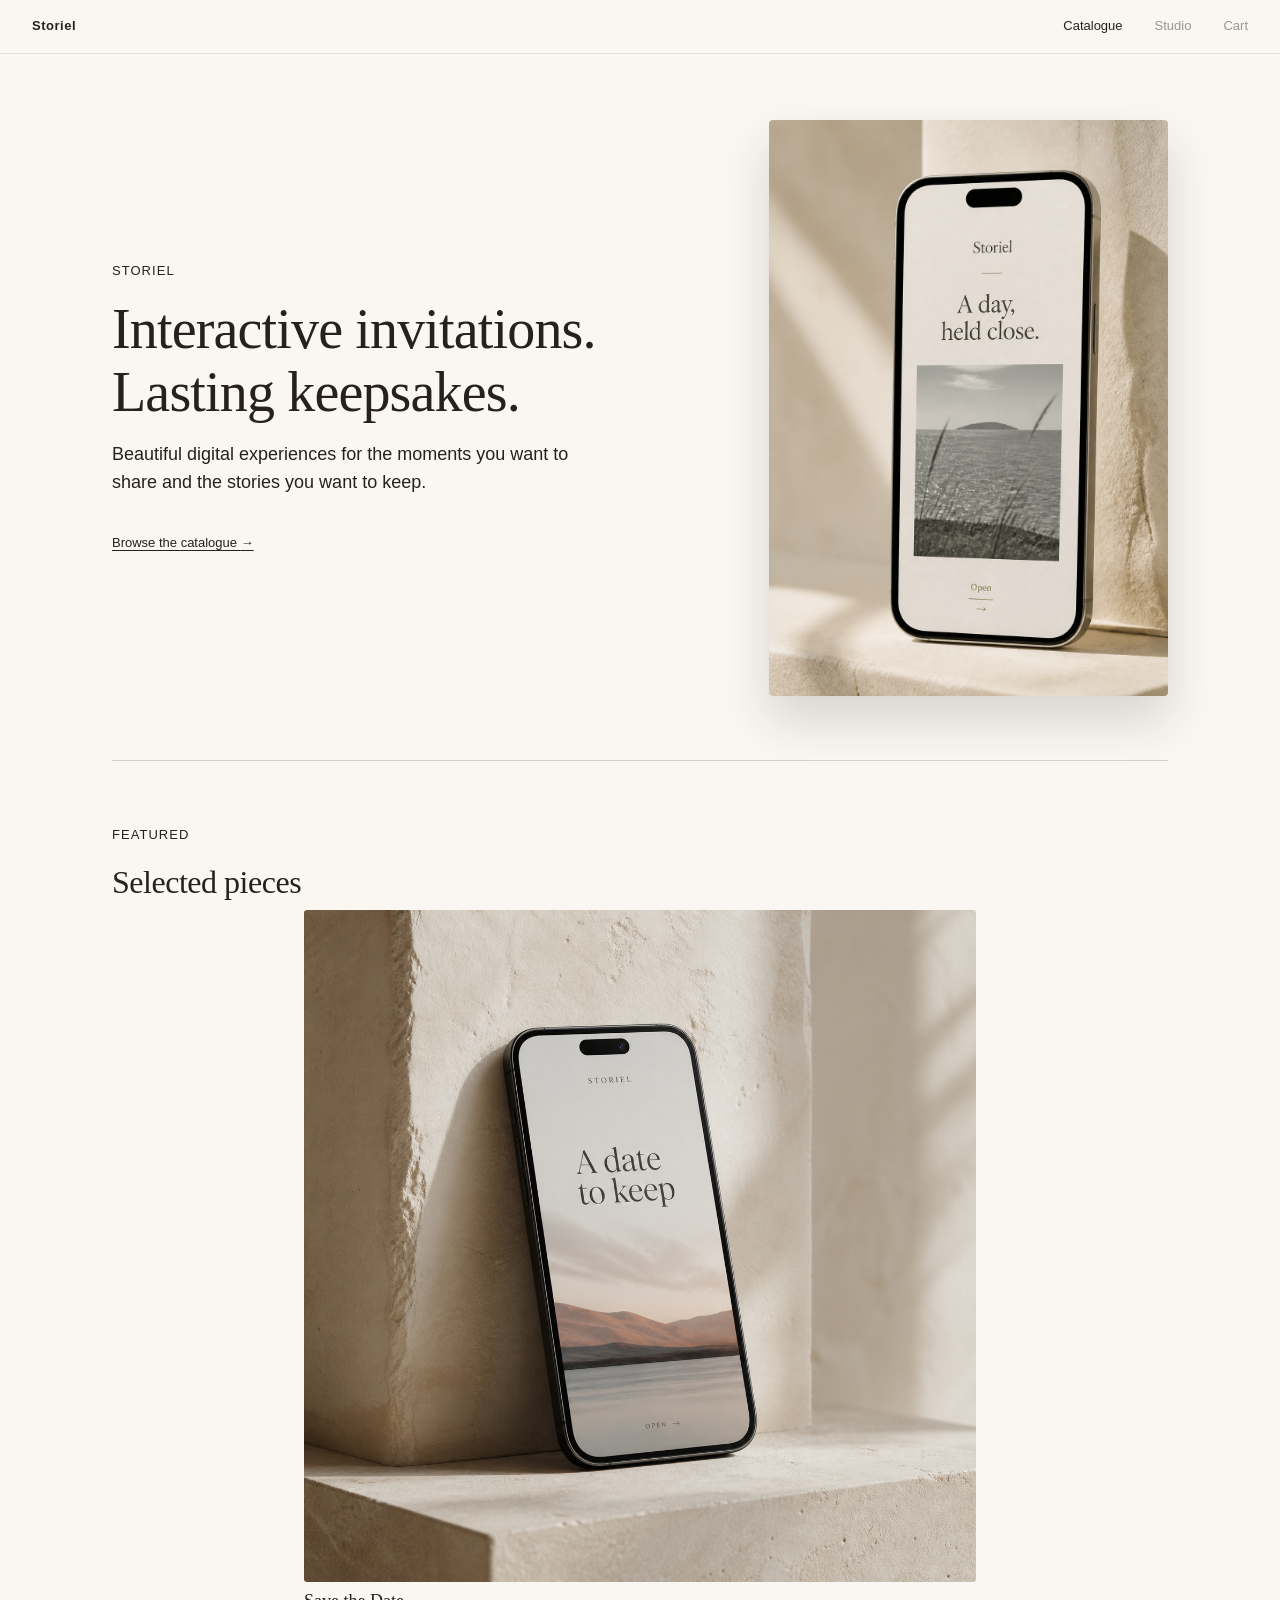
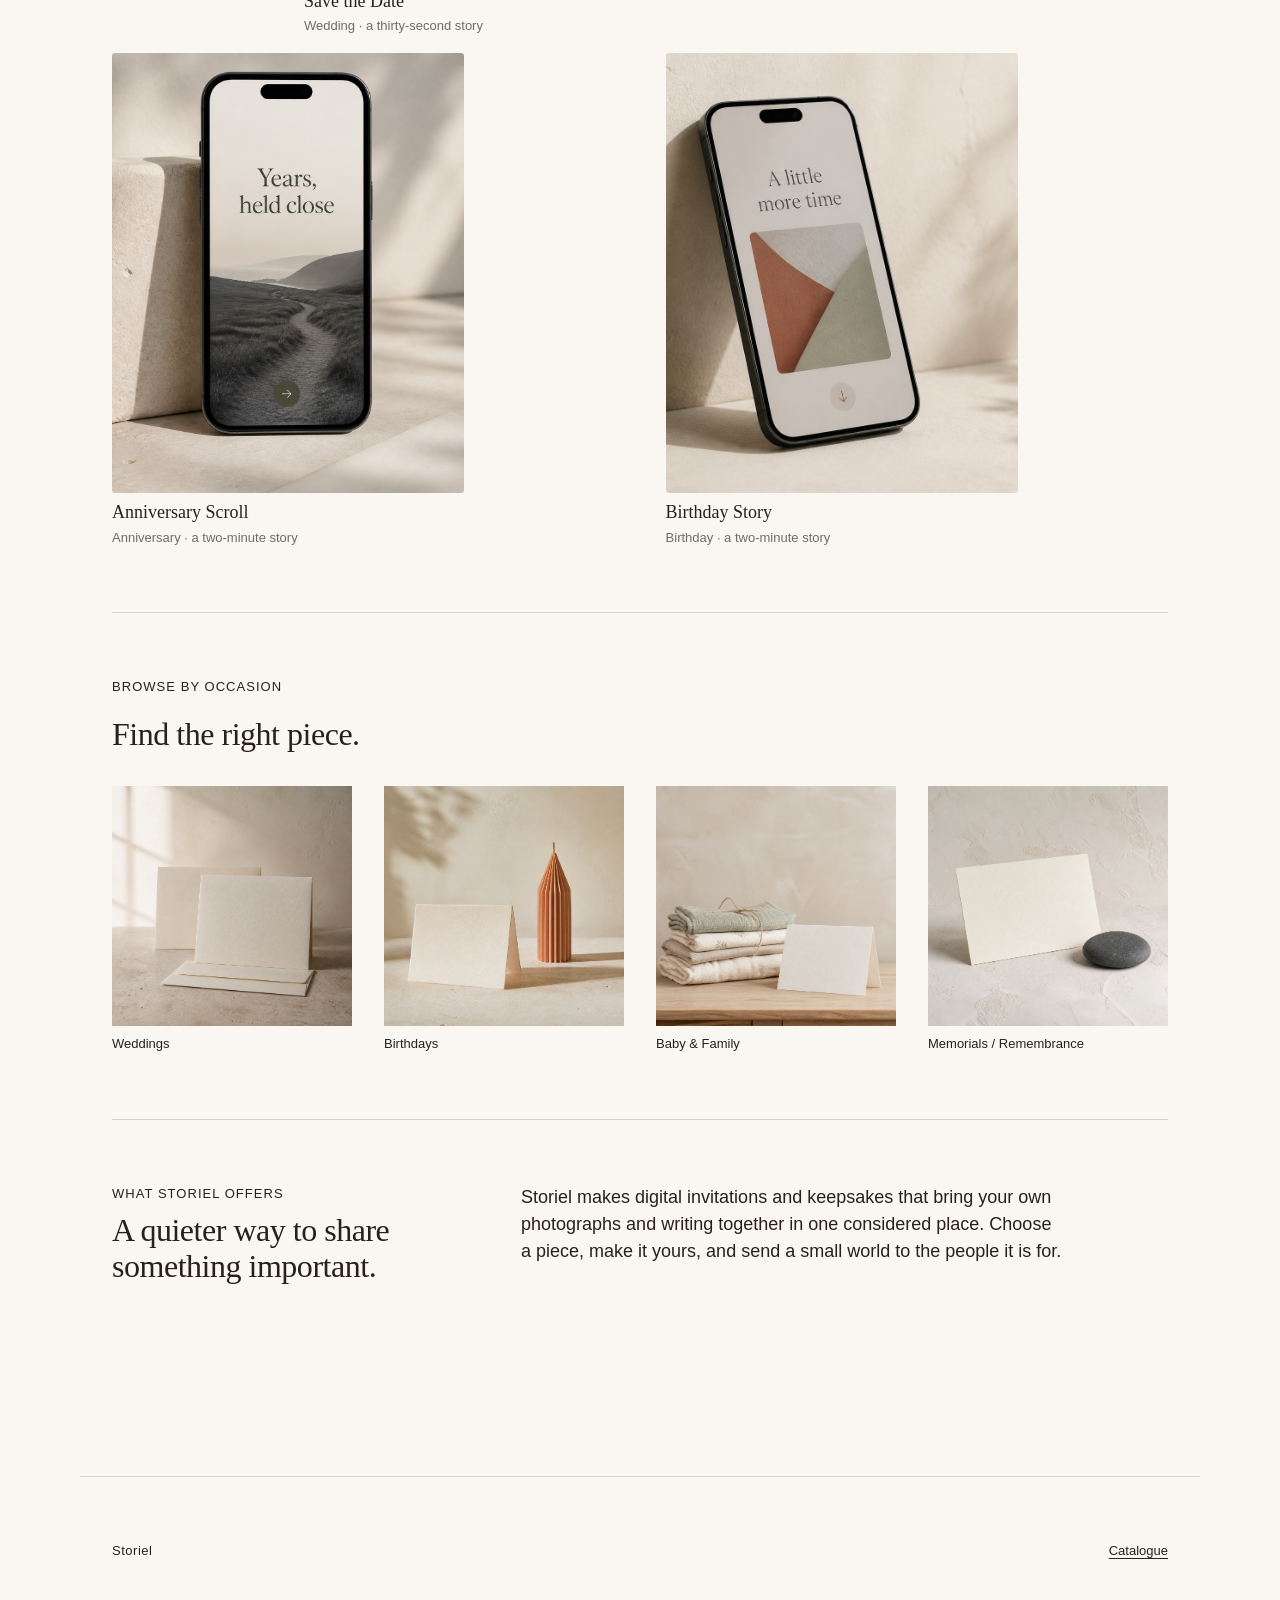
==== index.html @ 4bf2b032 "Update featured section heading" ====
<!doctype html>
<html lang="en">
<head>
<meta charset="utf-8">
<meta name="viewport" content="width=device-width, initial-scale=1">
<title>Storiel — digital keepsakes and invitations</title>
<meta name="description" content="Storiel makes small digital keepsakes and invitations for meaningful occasions.">
<link rel="stylesheet" href="css/tokens.css?v=4">
<link rel="stylesheet" href="css/base.css?v=2">
<link rel="stylesheet" href="css/product.css?v=3">
<link rel="stylesheet" href="css/home.css?v=20">
</head>
<body class="homepage">

<nav class="site-nav" aria-label="Main">
  <a class="site-brand" href="./" aria-label="Storiel — home" aria-current="page">Storiel</a>
  <a href="catalogue/">Catalogue</a>
  <span class="nav-pending">Studio</span>
  <span class="nav-pending">Cart</span>
</nav>

<main class="home">
  <section class="home-hero" aria-labelledby="home-title">
    <div class="home-hero-copy">
      <p class="home-kicker">Storiel</p>
      <h1 id="home-title">Interactive invitations. Lasting keepsakes.</h1>
      <p class="home-intro">Beautiful digital experiences for the moments you want to share and the stories you want to keep.</p>
      <a class="home-text-link" href="catalogue/">Browse the catalogue <span aria-hidden="true">→</span></a>
    </div>
    <div class="home-hero-visual">
      <a class="home-hero-image-link" href="catalogue/" aria-label="Browse Storiel keepsakes">
        <img class="home-hero-image" src="public/hero-storiel-mockup.png" alt="A Storiel keepsake displayed on a phone in a warm ivory setting">
      </a>
    </div>
  </section>

  <section class="home-section home-featured" aria-labelledby="featured-title">
    <div class="home-section-heading">
      <p class="home-kicker">Featured</p>
      <h2 id="featured-title">Selected pieces</h2>
    </div>
    <div class="featured-grid">
      <article class="featured-piece featured-piece-lead">
        <a class="featured-piece-image-link" href="save-the-date/">
          <img class="featured-piece-image" src="public/featured/save-the-date.png" alt="Save the Date keepsake displayed on a phone against warm stone">
        </a>
        <div class="featured-piece-details">
          <div>
            <h3 class="featured-piece-title"><a href="save-the-date/">Save the Date</a></h3>
            <p class="featured-piece-meta">Wedding · a thirty-second story</p>
          </div>
        </div>
      </article>
      <article class="featured-piece">
        <a class="featured-piece-image-link" href="anniversary/">
          <img class="featured-piece-image" src="public/featured/anniversary-scroll.png" alt="Anniversary Scroll keepsake displayed on a phone in an ivory setting">
        </a>
        <div class="featured-piece-details">
          <div>
            <h3 class="featured-piece-title"><a href="anniversary/">Anniversary Scroll</a></h3>
            <p class="featured-piece-meta">Anniversary · a two-minute story</p>
          </div>
        </div>
      </article>
      <article class="featured-piece">
        <a class="featured-piece-image-link" href="birthday/">
          <img class="featured-piece-image" src="public/featured/birthday-story.png" alt="Birthday Story keepsake displayed on a phone against pale plaster">
        </a>
        <div class="featured-piece-details">
          <div>
            <h3 class="featured-piece-title"><a href="birthday/">Birthday Story</a></h3>
            <p class="featured-piece-meta">Birthday · a two-minute story</p>
          </div>
        </div>
      </article>
    </div>
  </section>

  <section class="home-section home-occasions" aria-labelledby="occasions-title">
    <div class="home-section-heading">
      <p class="home-kicker">Browse by occasion</p>
      <h2 id="occasions-title">Find the right piece.</h2>
    </div>
    <div class="occasion-grid">
      <a class="occasion-item" href="catalogue/">
        <img src="public/occasions/weddings.png" alt="">
        <span>Weddings</span>
      </a>
      <a class="occasion-item" href="catalogue/">
        <img src="public/occasions/birthdays.png" alt="">
        <span>Birthdays</span>
      </a>
      <a class="occasion-item" href="catalogue/">
        <img src="public/occasions/baby-family.png" alt="">
        <span>Baby &amp; Family</span>
      </a>
      <a class="occasion-item" href="catalogue/">
        <img src="public/occasions/memorials-remembrance.png" alt="">
        <span>Memorials / Remembrance</span>
      </a>
    </div>
  </section>

  <section class="home-section home-about" aria-labelledby="about-title">
    <div class="home-section-heading">
      <p class="home-kicker">What Storiel offers</p>
      <h2 id="about-title">A quieter way to share something important.</h2>
    </div>
    <p>Storiel makes digital invitations and keepsakes that bring your own photographs and writing together in one considered place. Choose a piece, make it yours, and send a small world to the people it is for.</p>
  </section>
</main>

<footer class="home-footer">
  <span>Storiel</span>
  <a href="catalogue/">Catalogue</a>
</footer>

</body>
</html>
---- css/tokens.css ----
/* Design tokens — Storiel
   Values marked "provisional" are placeholders pending founder decisions
   (see STORIEL_BRIEF.md §9) and are expected to be swapped later. */

:root {
  /* Color — provisional, will be replaced by physically sampled hues */
  --color-paper: #FAF7F2; /* provisional */
  --color-ink: #26211C; /* provisional */

  /* Seal colors — working palette C "Faded Celebration", adopted as a
     provisional working set (DECISIONS.md). Each seal is a PAIR:
       --seal-N       display tint — backgrounds, thumbnails, blocks only;
                      too light for text on paper (2.0–3.0:1)
       --seal-N-text  same OKLCH hue darkened until it passes WCAG AA
                      4.5:1 against --color-paper — the only seal form
                      allowed for text at any size
     Never put a bare tint on text; never assume the pair drifts apart —
     re-derive -text if a tint ever changes. */
  --seal-1: #C4838B; /* provisional; tint, 2.82:1 vs paper */
  --seal-1-text: #9E6069; /* provisional; 4.54:1 vs paper */
  --seal-2: #7A96B8; /* provisional; tint, 2.86:1 vs paper */
  --seal-2-text: #5A7495; /* provisional; 4.50:1 vs paper */
  --seal-3: #A8B58A; /* provisional; tint, 2.04:1 vs paper */
  --seal-3-text: #6B764E; /* provisional; 4.54:1 vs paper */
  --seal-4: #D9A94E; /* provisional; tint, 2.02:1 vs paper */
  --seal-4-text: #956A00; /* provisional; 4.53:1 vs paper */
  --seal-5: #9B8AA3; /* provisional; tint, 3.00:1 vs paper */
  --seal-5-text: #7D6C85; /* provisional; 4.51:1 vs paper */

  /* Per-product seal. One seal per product (§5). A product page and its
     piece both set the matching class on <body>, so the two resolve to
     the same pair and a piece can never be marked in a different colour
     than the page that sells it. Defaults to seal-1 if unset. */
  --product-seal: var(--seal-1);
  --product-seal-text: var(--seal-1-text);

  /* Typography — provisional placeholder family; founder has not chosen
     a final typeface yet (STORIEL_BRIEF.md §9.1). Swap this one variable
     when they do. Three sizes only, per the brief. */
  --font-serif: 'Source Serif 4', Georgia, serif; /* provisional */
  --font-size-body: 1rem;
  --font-size-colophon: 0.8125rem;
  --font-size-heading: 1.75rem;

  /* Spacing scale */
  --space-1: 8px;
  --space-2: 16px;
  --space-3: 32px;
  --space-4: 64px;
  --space-5: 128px;

  /* Motion — one shared easing curve for everything */
  --ease-standard: cubic-bezier(0.22, 1, 0.36, 1);
  --duration-open-first: 700ms;
  --duration-open-compressed: 200ms;
  --duration-open-reduced: 200ms;
}

/* Seal assignment per product. Set one of these on <body>. */
.seal-1-product { --product-seal: var(--seal-1); --product-seal-text: var(--seal-1-text); }
.seal-2-product { --product-seal: var(--seal-2); --product-seal-text: var(--seal-2-text); }
.seal-3-product { --product-seal: var(--seal-3); --product-seal-text: var(--seal-3-text); }
.seal-4-product { --product-seal: var(--seal-4); --product-seal-text: var(--seal-4-text); }
.seal-5-product { --product-seal: var(--seal-5); --product-seal-text: var(--seal-5-text); }
---- css/base.css ----
/* Base styles — Storiel */

*, *::before, *::after {
  box-sizing: border-box;
}

html {
  color-scheme: light; /* no dark mode, per the brief */
}

body {
  margin: 0;
  font-family: var(--font-serif);
  font-size: var(--font-size-body);
  line-height: 1.6;
  color: var(--color-ink);
  background: var(--color-paper);
}

h1, h2, h3 {
  font-family: var(--font-serif);
  font-weight: 500;
  font-size: var(--font-size-heading);
  line-height: 1.25;
  margin: 0 0 var(--space-2);
}

p {
  margin: 0 0 var(--space-2);
}

em, i {
  font-style: italic; /* real italics required, not synthesized */
}

a {
  color: inherit;
}

.colophon {
  font-size: var(--font-size-colophon);
}

:focus-visible {
  outline: 2px solid var(--color-ink);
  outline-offset: 2px;
}
---- css/product.css ----
/* Product page — storytelling zone. Paginated spreads, one object per
   view, center spine. See STORIEL_BRIEF.md §3, §8 Phase 3.

   Seal-color rule (STORIEL_BRIEF.md §5): the seal marks everything
   personalizable. This page uses one seal per product — tint for blocks
   and covers, -text shade for any seal-colored text. A bare tint never
   carries text; tint backgrounds carry ink. */

/* Nav — exactly four items, per the brief. Fixed so the errand zone is
   reachable in one tap from anywhere in the storytelling zone. */
.site-nav {
  position: fixed;
  top: 0;
  left: 0;
  right: 0;
  z-index: 10;
  display: flex;
  gap: var(--space-3);
  align-items: center;
  padding: var(--space-2) var(--space-3);
  background: var(--color-paper);
  border-bottom: 1px solid color-mix(in srgb, var(--color-ink) 10%, transparent);
  font-size: var(--font-size-colophon);
}

.site-nav a {
  color: var(--color-ink);
}

/* Nav items whose destination is not built yet. Not focusable — there is
   nothing to activate — and marked in the page's own words, not styled
   to look enabled. */
.nav-pending {
  opacity: 0.45;
}

.product-page .spread {
  max-width: 34rem;
  margin: 0 auto;
}

/* The piece's cover block: seal tint, ink text. Stands in for artwork
   that does not exist yet. */
.product-cover {
  width: min(300px, 70vw);
  aspect-ratio: 3 / 4;
  background: var(--product-seal);
  color: var(--color-ink);
  border-radius: 4px;
  display: flex;
  flex-direction: column;
  align-items: center;
  justify-content: center;
  gap: var(--space-1);
  padding: var(--space-3);
}

.product-title {
  margin-bottom: var(--space-1);
}

/* Seal-marked text: the -text shade, never the tint. */
.seal-marked {
  color: var(--product-seal-text);
}

.personalizable-list {
  list-style: none;
  margin: 0;
  padding: 0;
  text-align: left;
  display: inline-block;
}

.personalizable-list li {
  margin-bottom: var(--space-1);
  padding-left: var(--space-2);
  border-left: 3px solid var(--product-seal);
}

.colophon-block {
  max-width: 30rem;
  text-align: left;
}

.buy {
  font: inherit;
  font-size: var(--font-size-body);
  padding: var(--space-2) var(--space-3);
  background: var(--color-ink);
  color: var(--color-paper);
  border: 1px solid var(--color-ink);
  border-radius: 2px;
  cursor: pointer;
}

.buy[disabled] {
  cursor: not-allowed;
  opacity: 0.55;
}

/* Preview entry point. Reuses the shared .opening mechanism rather than
   inventing a second one — see the contract at the top of css/motion.css.
   The default .opening width suits a small card; a product cover is
   larger. */
.product-page .opening {
  width: min(300px, 70vw);
}

.product-page .opening-cover,
.product-page .opening-panel {
  aspect-ratio: 3 / 4;
  background: var(--product-seal);
  color: var(--color-ink);
  border-radius: 4px;
  display: flex;
  flex-direction: column;
  align-items: center;
  justify-content: center;
  gap: var(--space-1);
  padding: var(--space-3);
}

.product-page .opening-cover {
  cursor: pointer;
}

.product-page .opening-panel {
  background: color-mix(in srgb, var(--product-seal) 35%, var(--color-paper));
}

/* The preview reads like a window into the piece, so it is wider than a
   plain card and its panel holds an iframe edge to edge. */
.product-page .opening.preview {
  width: min(420px, 88vw);
}

.product-page .opening.preview .opening-cover,
.product-page .opening.preview .opening-panel {
  aspect-ratio: 3 / 4;
}

.product-page .opening.preview .opening-panel {
  padding: 0;
  overflow: hidden;
  background: var(--color-paper);
  border: 1px solid color-mix(in srgb, var(--color-ink) 15%, transparent);
}

.preview-frame {
  width: 100%;
  height: 100%;
  border: 0;
  display: block;
}

/* Resume/restart choice, shown over the frame on return. */
.preview-resume {
  position: absolute;
  inset: 0;
  background: var(--color-paper);
  display: flex;
  flex-direction: column;
  align-items: center;
  justify-content: center;
  gap: var(--space-1);
  padding: var(--space-3);
  text-align: center;
}

.preview-resume[hidden] {
  display: none;
}

.preview-resume-actions {
  display: flex;
  gap: var(--space-1);
  flex-wrap: wrap;
  justify-content: center;
  margin: 0;
}

.preview-btn {
  font: inherit;
  font-size: var(--font-size-colophon);
  padding: var(--space-1) var(--space-2);
  border: 1px solid color-mix(in srgb, var(--color-ink) 30%, transparent);
  border-radius: 2px;
  background: var(--color-paper);
  color: var(--color-ink);
  cursor: pointer;
}

.spread-hint {
  margin-top: var(--space-3);
  opacity: 0.6;
}
---- css/home.css ----
/* Homepage — restrained, product-first layout. */

.homepage {
  --home-font-serif: "Iowan Old Style", "Baskerville", Georgia, serif;
  --home-font-sans: "Helvetica Neue", Helvetica, Arial, sans-serif;
  font-family: var(--home-font-sans);
}

.homepage .site-nav {
  gap: var(--space-3);
  padding: var(--space-2) var(--space-3);
  font-family: var(--home-font-sans);
}

.homepage .site-brand {
  margin-right: auto;
  font-size: var(--font-size-colophon);
  letter-spacing: 0.04em;
  text-decoration: none;
}

.homepage .site-brand[aria-current="page"] {
  font-weight: 600;
}

.homepage .site-brand:hover,
.homepage .site-brand:focus-visible {
  text-decoration: underline;
  text-underline-offset: 0.2em;
}

.homepage .site-nav > a:not(.site-brand) {
  text-decoration: none;
  text-underline-offset: 0.2em;
}

.homepage .site-nav > a:not(.site-brand):hover,
.homepage .site-nav > a:not(.site-brand):focus-visible {
  text-decoration: underline;
}

.homepage h1,
.homepage h2 {
  font-family: var(--home-font-serif);
  font-weight: 500;
}

.home {
  max-width: 70rem;
  margin: 0 auto;
  padding: 5.5rem var(--space-3) var(--space-5);
}

.home-hero {
  display: grid;
  grid-template-columns: minmax(0, 1fr) minmax(16rem, 0.72fr);
  align-items: center;
  gap: clamp(var(--space-4), 8vw, var(--space-5));
  min-height: clamp(30rem, 64vh, 36rem);
  padding: var(--space-3) 0 var(--space-4);
}

.home-hero-copy {
  max-width: 42rem;
}

.home-kicker {
  margin: 0 0 var(--space-2);
  font-size: var(--font-size-colophon);
  letter-spacing: 0.08em;
  text-transform: uppercase;
}

.home-hero h1 {
  max-width: 38rem;
  font-size: clamp(2rem, 5vw, 3.5rem);
  line-height: 1.12;
  margin-bottom: var(--space-2);
}

.home-hero h1,
.home-section-heading h2 {
  letter-spacing: -0.015em;
}

.home-intro {
  max-width: 29rem;
  font-size: 1.125rem;
  margin-bottom: var(--space-3);
}

.home-text-link {
  text-underline-offset: 0.2em;
}

.home-text-link {
  font-size: var(--font-size-colophon);
}

.home-hero-visual {
  justify-self: end;
  width: min(100%, 26rem);
}

.home-hero-image-link {
  display: block;
  border-radius: 0.25rem;
}

.home-hero-image {
  display: block;
  width: 100%;
  height: clamp(30rem, 64vh, 36rem);
  object-fit: cover;
  object-position: center 48%;
  border-radius: 0.25rem;
  box-shadow: 0 1.5rem 3rem color-mix(in srgb, var(--color-ink) 16%, transparent);
}

.home-section {
  border-top: 1px solid color-mix(in srgb, var(--color-ink) 18%, transparent);
  padding: var(--space-4) 0;
}

.home-section-heading {
  margin-bottom: var(--space-3);
}

.home-featured .home-section-heading {
  margin-bottom: var(--space-1);
}

.home-section-heading h2 {
  margin: 0;
  font-size: clamp(1.5rem, 3vw, 2rem);
}

.home-intro,
.home-text-link,
.featured-piece,
.featured-piece-meta,
.occasion-grid,
.occasion-item,
.home-about > p,
.home-footer {
  font-family: var(--home-font-sans);
}

.featured-grid {
  display: grid;
  grid-template-columns: repeat(2, minmax(0, 1fr));
  align-items: start;
  gap: var(--space-2) clamp(var(--space-3), 4vw, var(--space-4));
}

.featured-piece {
  min-width: 0;
}

.featured-piece-lead {
  grid-column: 1 / -1;
}

.featured-piece-lead .featured-piece-image-link {
  max-width: 42rem;
  margin: 0 auto;
}

.featured-piece-lead .featured-piece-details {
  max-width: 42rem;
  margin: 0 auto;
}

.featured-piece:not(.featured-piece-lead) .featured-piece-image-link {
  max-width: 22rem;
  aspect-ratio: 4 / 5;
  overflow: hidden;
}

.featured-piece:not(.featured-piece-lead) .featured-piece-image {
  height: 100%;
  object-fit: cover;
}

.featured-piece-image-link {
  display: block;
  color: inherit;
}

.featured-piece-image {
  display: block;
  width: 100%;
  height: auto;
  border-radius: 0.2rem;
}

.featured-piece-details {
  padding-top: var(--space-1);
}

.featured-piece-title {
  margin: 0;
  font-family: var(--home-font-serif);
  font-size: 1.125rem;
  font-weight: 500;
}

.featured-piece-title a {
  color: inherit;
  text-decoration: none;
  text-underline-offset: 0.2em;
}

.featured-piece-title a:hover,
.featured-piece-title a:focus-visible {
  text-decoration: underline;
}

.featured-piece-meta {
  margin: 0.25rem 0 0;
  color: color-mix(in srgb, var(--color-ink) 65%, transparent);
  font-size: var(--font-size-colophon);
}

.occasion-grid {
  display: grid;
  grid-template-columns: repeat(4, minmax(0, 1fr));
  gap: clamp(var(--space-2), 3vw, var(--space-3));
}

.occasion-item {
  display: flex;
  min-width: 0;
  flex-direction: column;
  gap: var(--space-1);
  color: inherit;
  text-decoration: none;
}

.occasion-item img {
  display: block;
  width: 100%;
  aspect-ratio: 1;
  object-fit: cover;
}

.occasion-item span {
  font-size: var(--font-size-colophon);
  text-underline-offset: 0.2em;
}

.occasion-item:hover span,
.occasion-item:focus-visible span {
  text-decoration: underline;
}

.home-about {
  display: grid;
  grid-template-columns: minmax(12rem, 0.8fr) minmax(0, 1.5fr);
  align-items: start;
  gap: clamp(var(--space-3), 6vw, var(--space-4));
}

.home-about .home-section-heading {
  margin-bottom: 0;
}

.home-about .home-kicker {
  margin-bottom: var(--space-1);
}

.home-about h2 {
  max-width: 20rem;
  line-height: 1.12;
}

.home-about > p {
  max-width: 34rem;
  margin: 0;
  font-size: 1.125rem;
  line-height: 1.5;
}

.home-footer {
  display: flex;
  justify-content: space-between;
  max-width: 70rem;
  margin: 0 auto;
  align-items: baseline;
  padding: var(--space-4) var(--space-3) var(--space-5);
  border-top: 1px solid color-mix(in srgb, var(--color-ink) 18%, transparent);
  font-size: var(--font-size-colophon);
}

.home-footer span {
  letter-spacing: 0.04em;
}

.home-footer a {
  text-underline-offset: 0.2em;
}

@media (max-width: 640px) {
  .homepage .site-nav {
    gap: var(--space-2);
    padding-left: var(--space-2);
    padding-right: var(--space-2);
  }

  .home {
    padding: 7rem var(--space-2) var(--space-4);
  }

  .home-hero {
    display: block;
    min-height: 0;
    padding: var(--space-4) 0 var(--space-5);
  }

  .home-hero-visual {
    width: min(100%, 26rem);
    margin: var(--space-5) auto 0;
  }

  .home-hero-image {
    height: auto;
    object-fit: initial;
  }

  .featured-grid {
    display: block;
  }

  .featured-piece + .featured-piece {
    margin-top: var(--space-4);
  }

  .occasion-grid {
    grid-template-columns: repeat(2, minmax(0, 1fr));
    gap: var(--space-3) var(--space-2);
  }

  .home-about {
    display: block;
  }

  .home-about .home-section-heading {
    margin-bottom: var(--space-3);
  }

  .home-footer {
    gap: var(--space-2);
    padding-left: var(--space-2);
    padding-right: var(--space-2);
  }
}
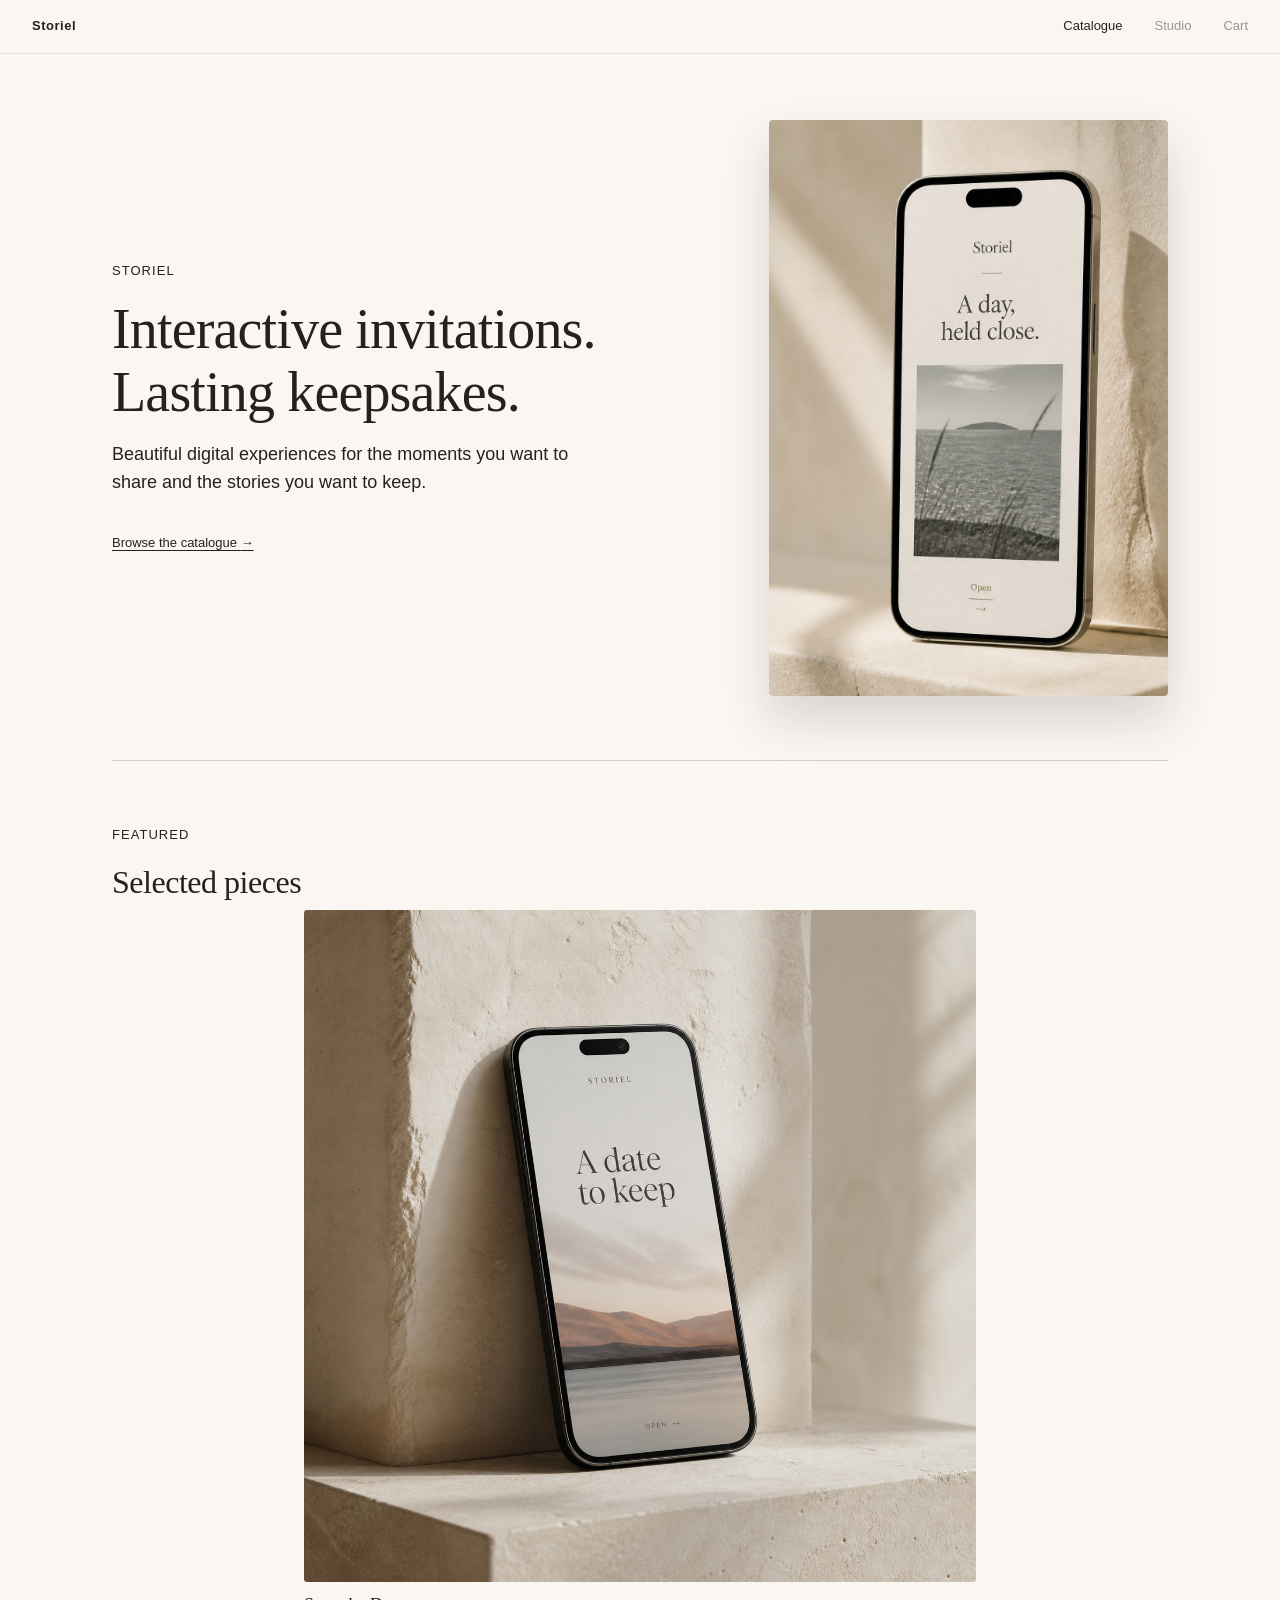
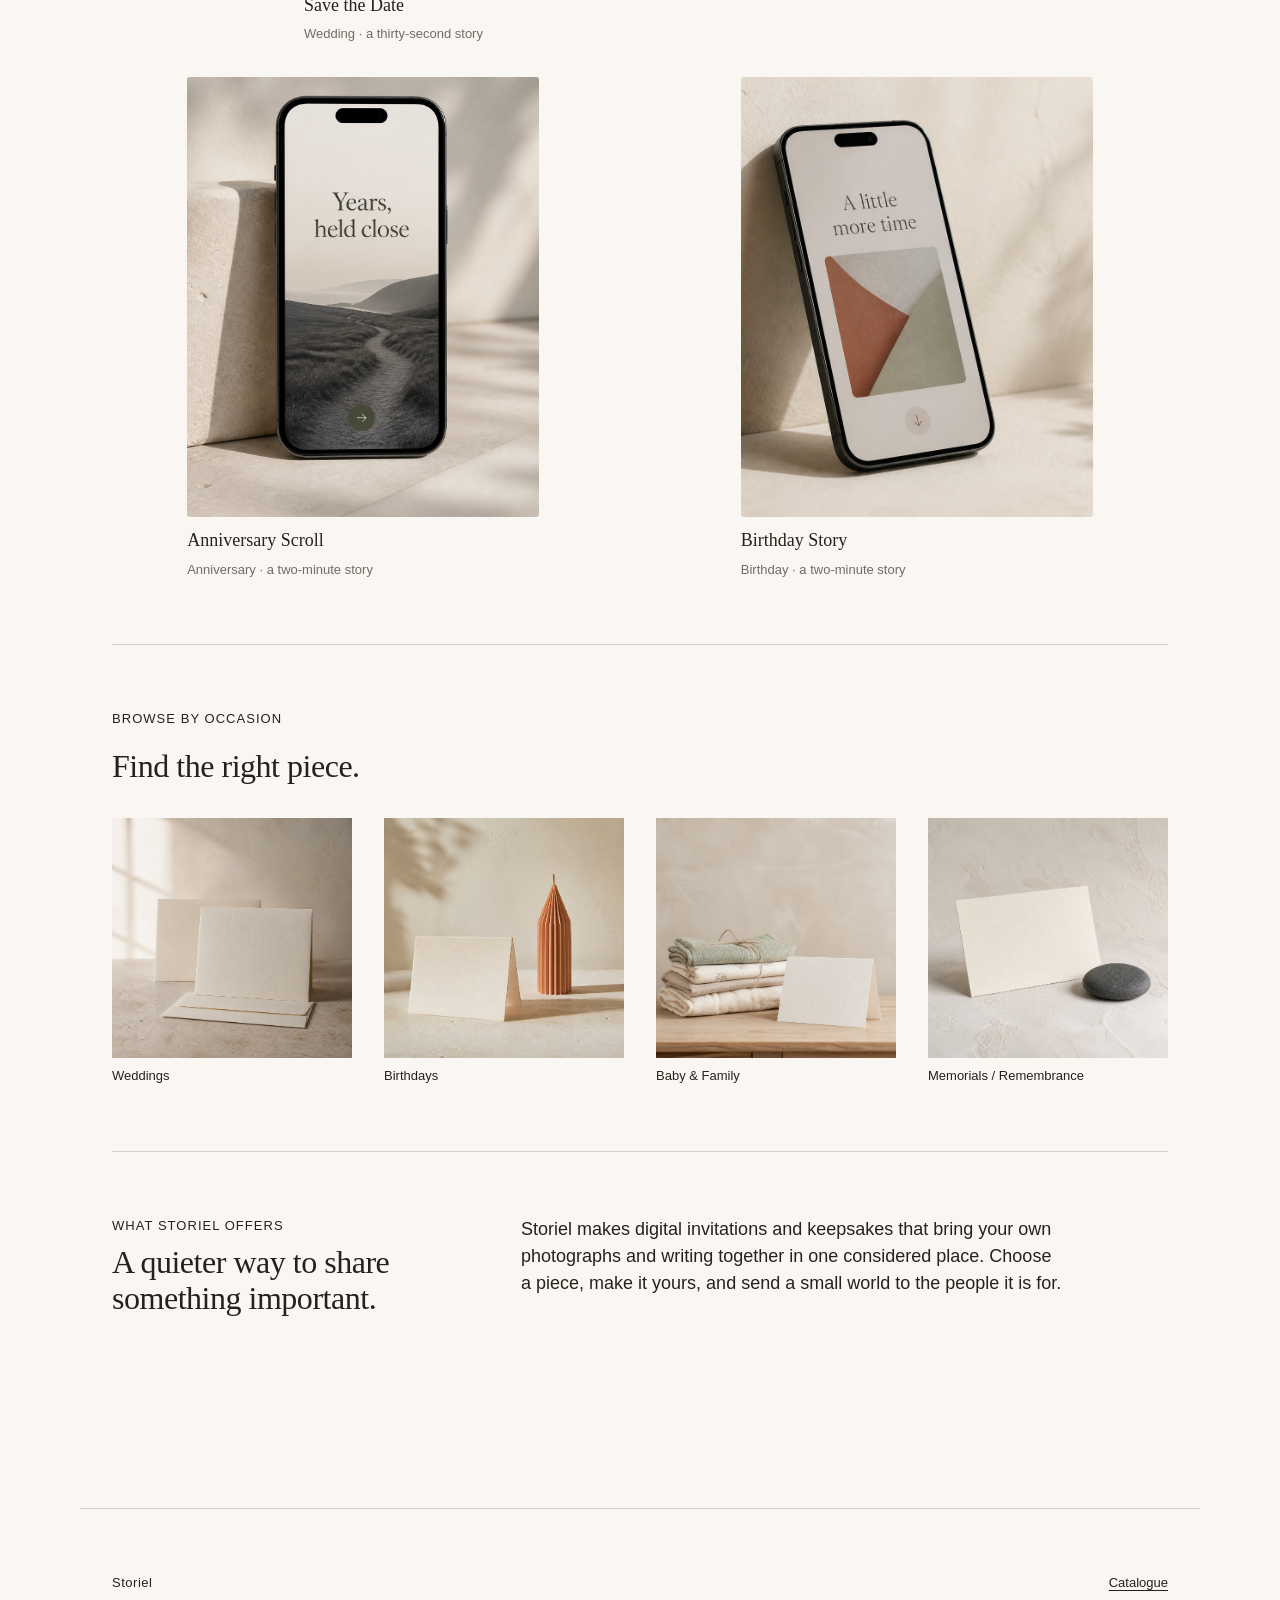
==== commit b4a5ae90: "Align featured secondary products" ====
--- a/index.html
+++ b/index.html
@@ -8,7 +8,7 @@
 <link rel="stylesheet" href="css/tokens.css?v=4">
 <link rel="stylesheet" href="css/base.css?v=2">
 <link rel="stylesheet" href="css/product.css?v=3">
-<link rel="stylesheet" href="css/home.css?v=20">
+<link rel="stylesheet" href="css/home.css?v=21">
 </head>
 <body class="homepage">
 
--- a/css/home.css
+++ b/css/home.css
@@ -150,11 +150,17 @@
   display: grid;
   grid-template-columns: repeat(2, minmax(0, 1fr));
   align-items: start;
-  gap: var(--space-2) clamp(var(--space-3), 4vw, var(--space-4));
+  row-gap: var(--space-3);
+  column-gap: clamp(var(--space-3), 4vw, var(--space-4));
 }
 
 .featured-piece {
   min-width: 0;
+}
+
+.featured-piece:not(.featured-piece-lead) {
+  width: min(100%, 22rem);
+  margin-inline: auto;
 }
 
 .featured-piece-lead {
@@ -195,7 +201,7 @@
 }
 
 .featured-piece-details {
-  padding-top: var(--space-1);
+  padding-top: 12px;
 }
 
 .featured-piece-title {
@@ -217,7 +223,7 @@
 }
 
 .featured-piece-meta {
-  margin: 0.25rem 0 0;
+  margin: 0.5rem 0 0;
   color: color-mix(in srgb, var(--color-ink) 65%, transparent);
   font-size: var(--font-size-colophon);
 }
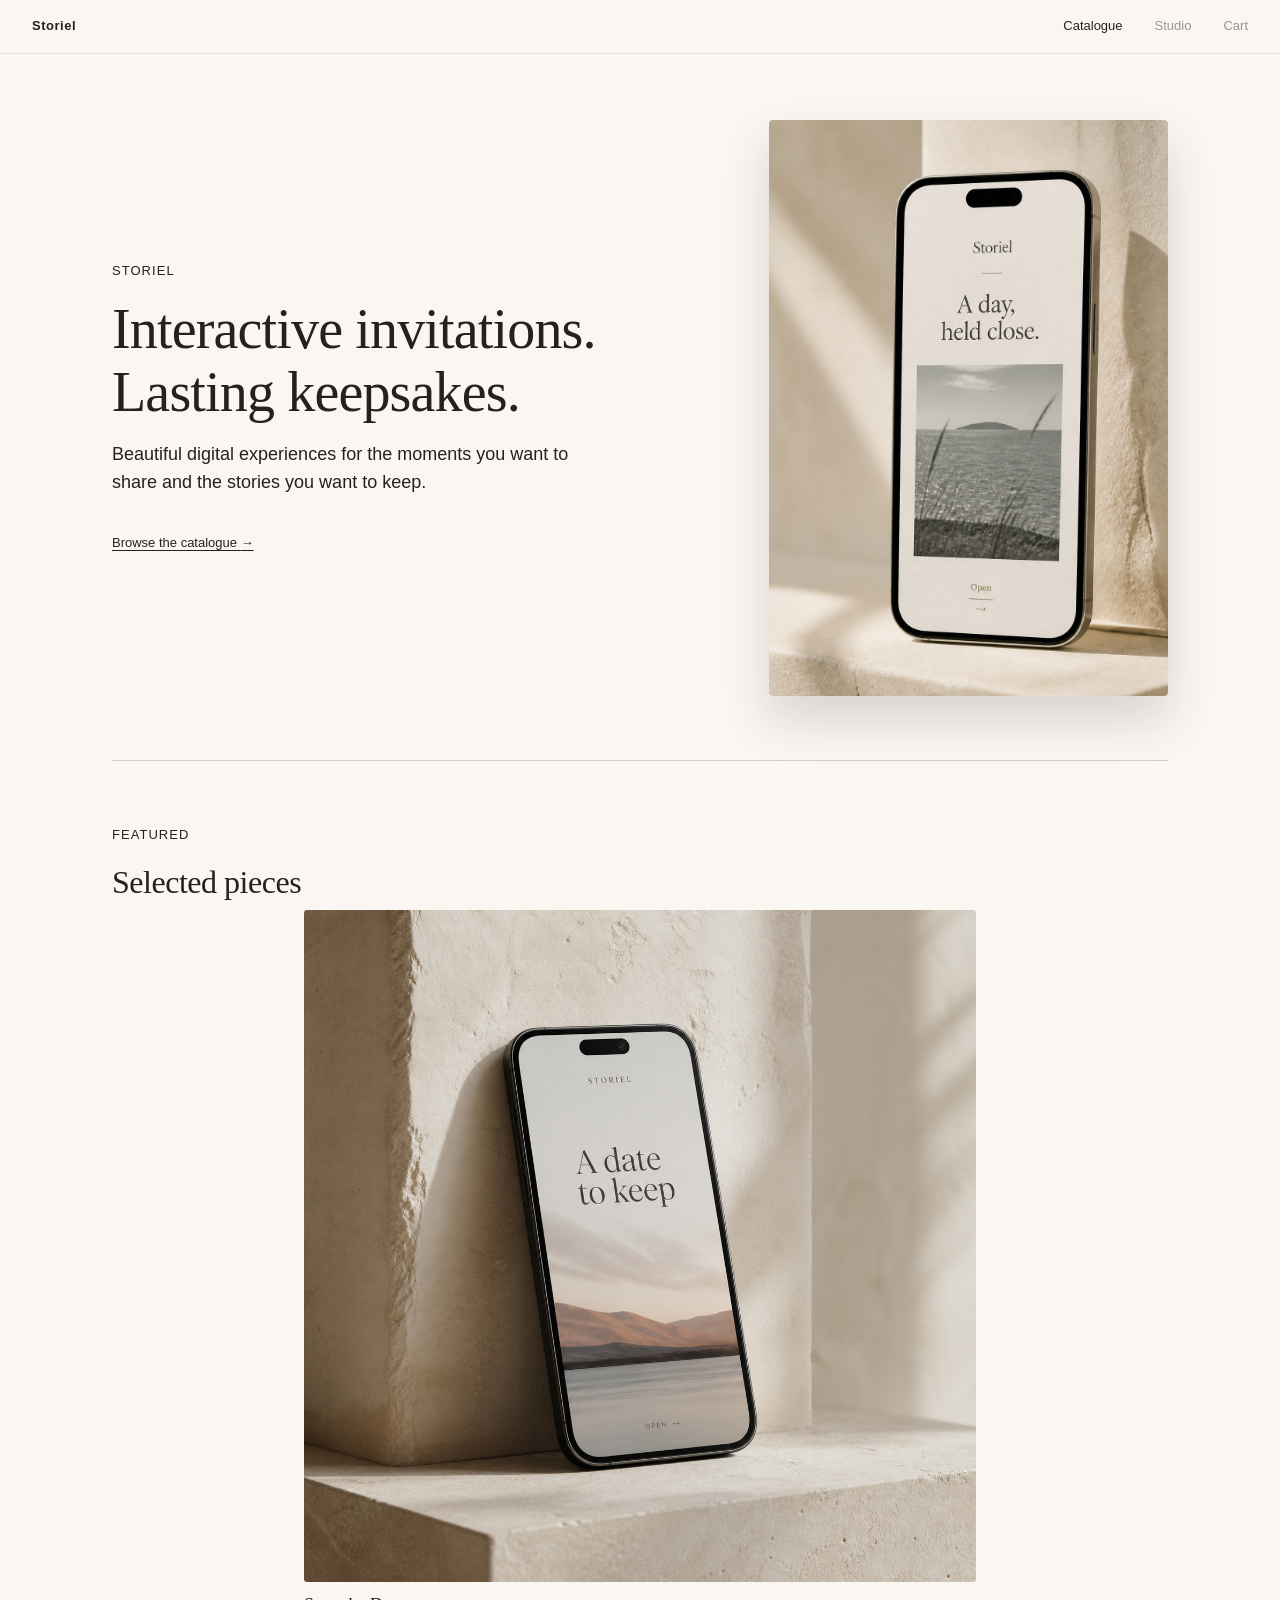
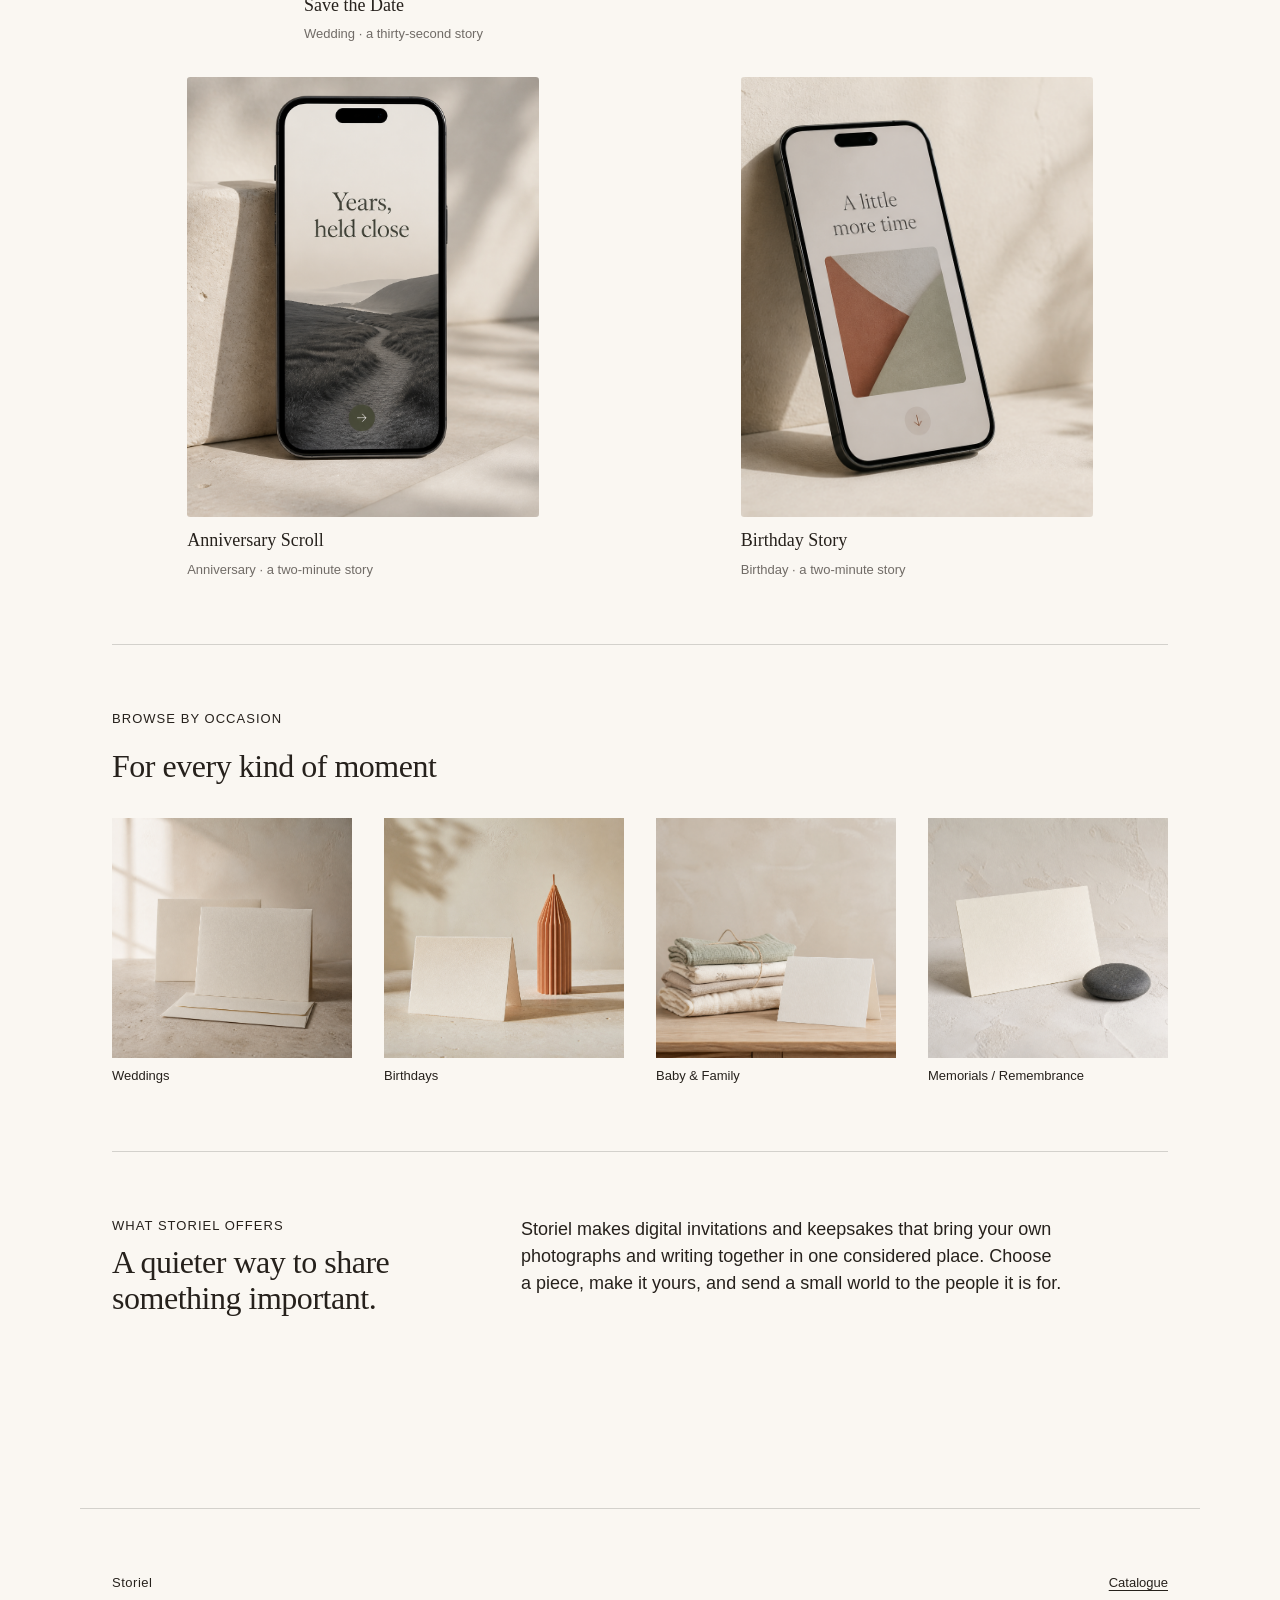
==== commit 69b05adb: "Update occasion section heading" ====
--- a/index.html
+++ b/index.html
@@ -79,7 +79,7 @@
   <section class="home-section home-occasions" aria-labelledby="occasions-title">
     <div class="home-section-heading">
       <p class="home-kicker">Browse by occasion</p>
-      <h2 id="occasions-title">Find the right piece.</h2>
+      <h2 id="occasions-title">For every kind of moment</h2>
     </div>
     <div class="occasion-grid">
       <a class="occasion-item" href="catalogue/">
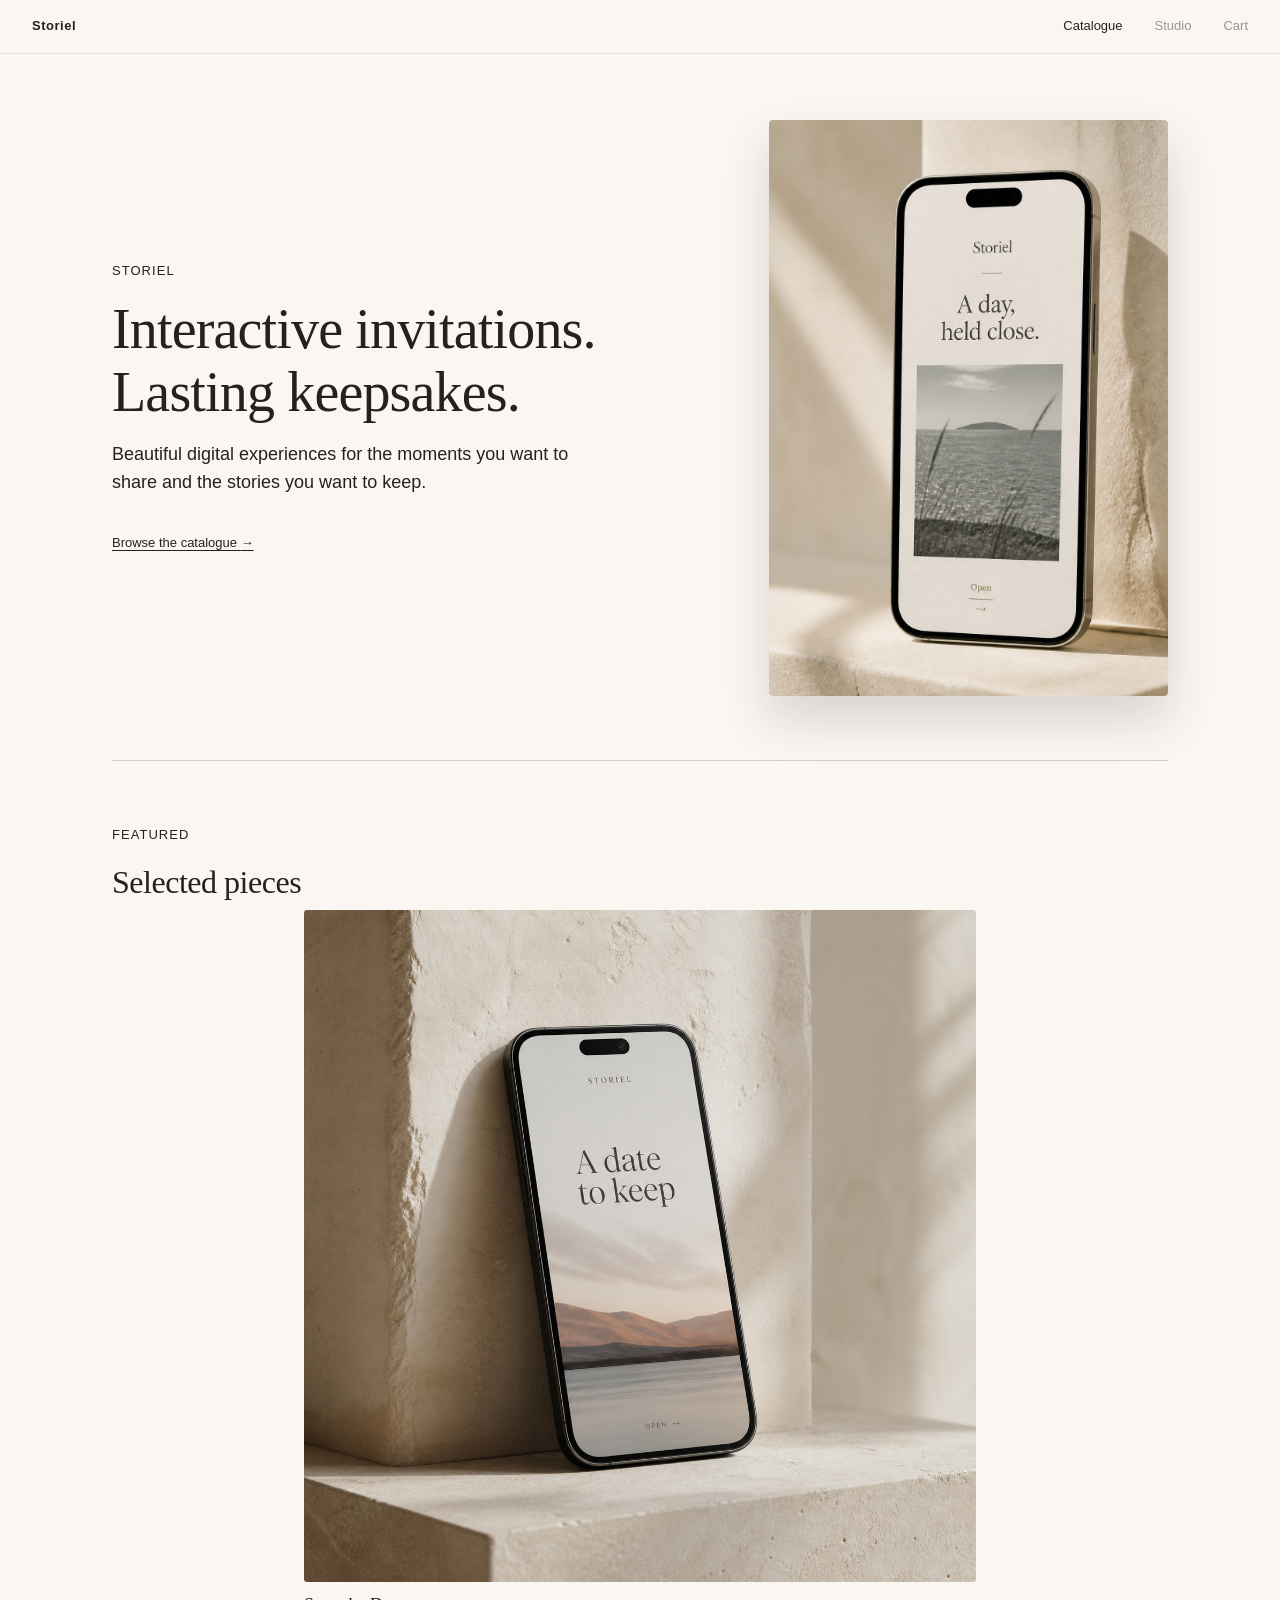
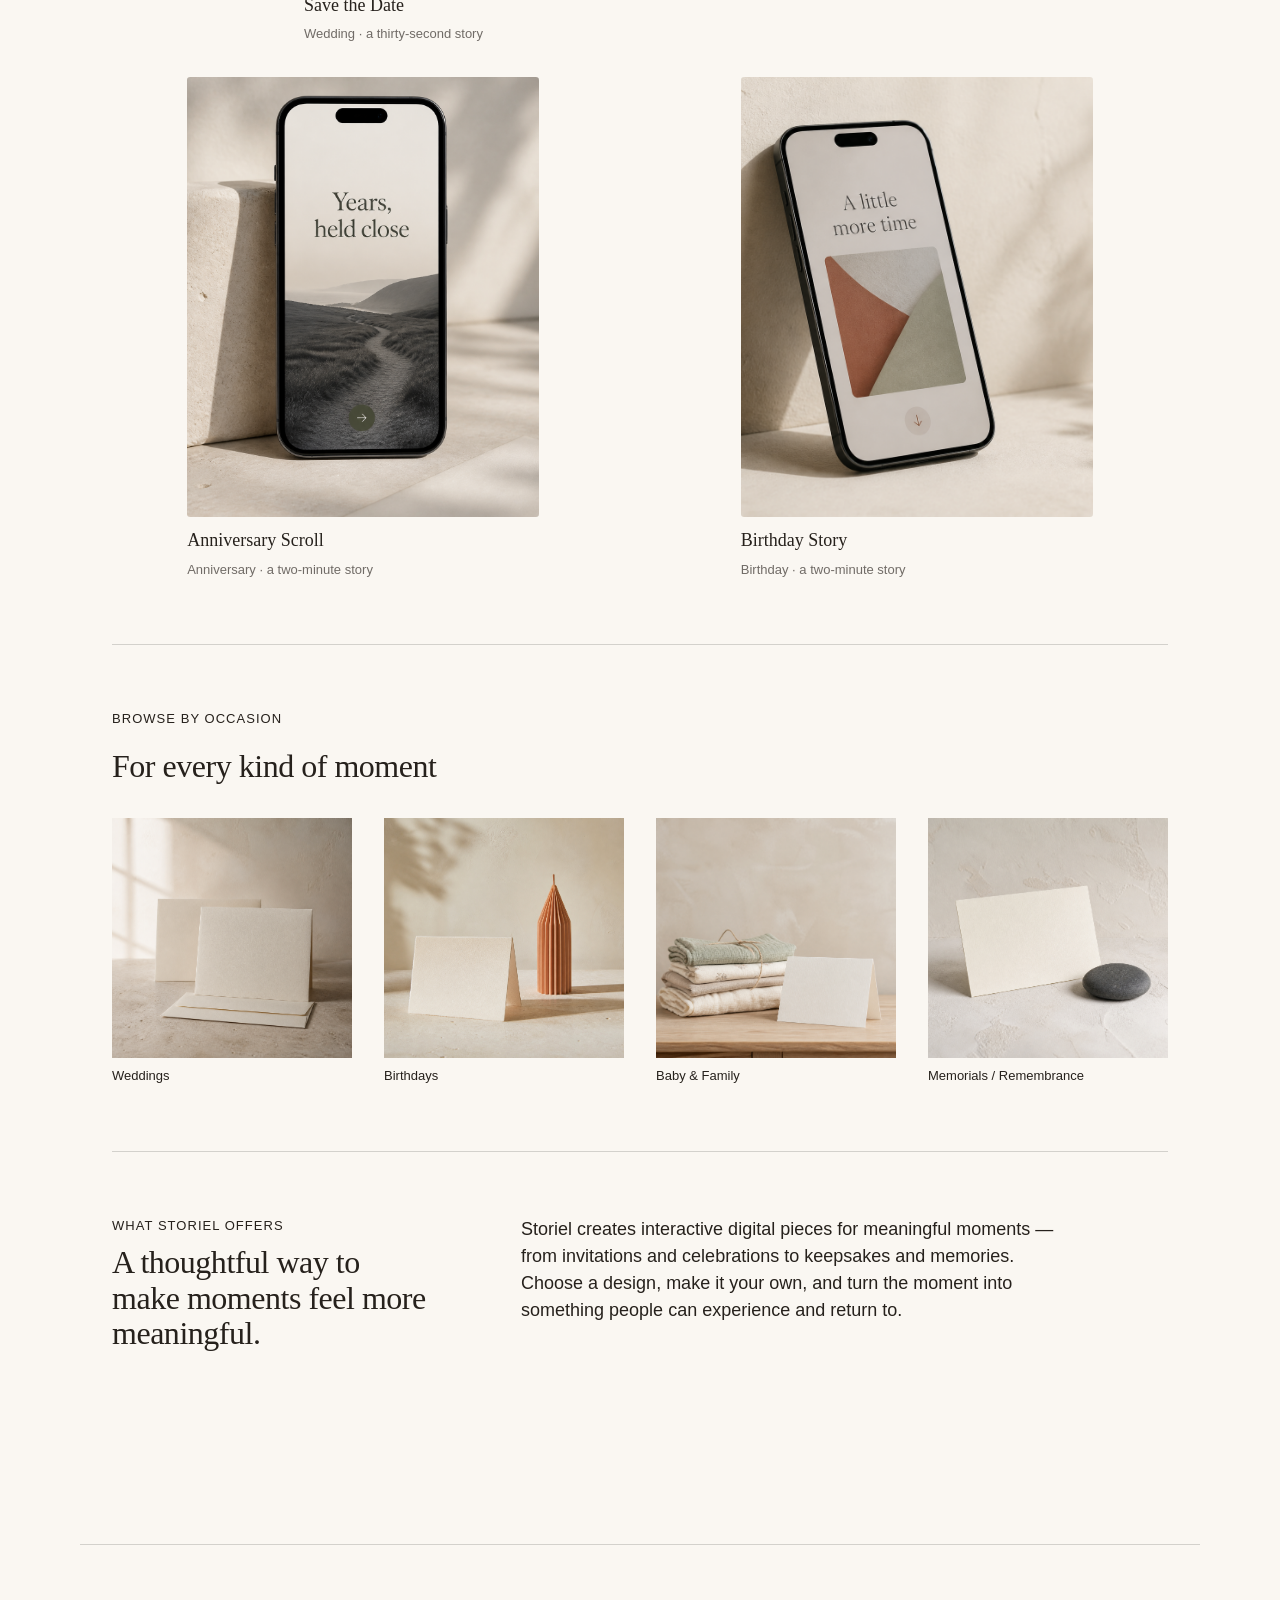
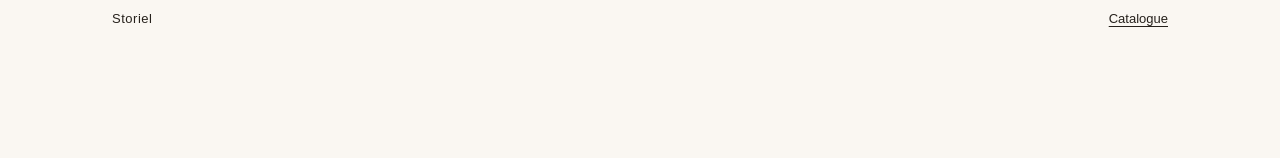
==== commit c67a45a1: "Update about section copy" ====
--- a/index.html
+++ b/index.html
@@ -104,9 +104,9 @@
   <section class="home-section home-about" aria-labelledby="about-title">
     <div class="home-section-heading">
       <p class="home-kicker">What Storiel offers</p>
-      <h2 id="about-title">A quieter way to share something important.</h2>
+      <h2 id="about-title">A thoughtful way to make moments feel more meaningful.</h2>
     </div>
-    <p>Storiel makes digital invitations and keepsakes that bring your own photographs and writing together in one considered place. Choose a piece, make it yours, and send a small world to the people it is for.</p>
+    <p>Storiel creates interactive digital pieces for meaningful moments — from invitations and celebrations to keepsakes and memories. Choose a design, make it your own, and turn the moment into something people can experience and return to.</p>
   </section>
 </main>
 
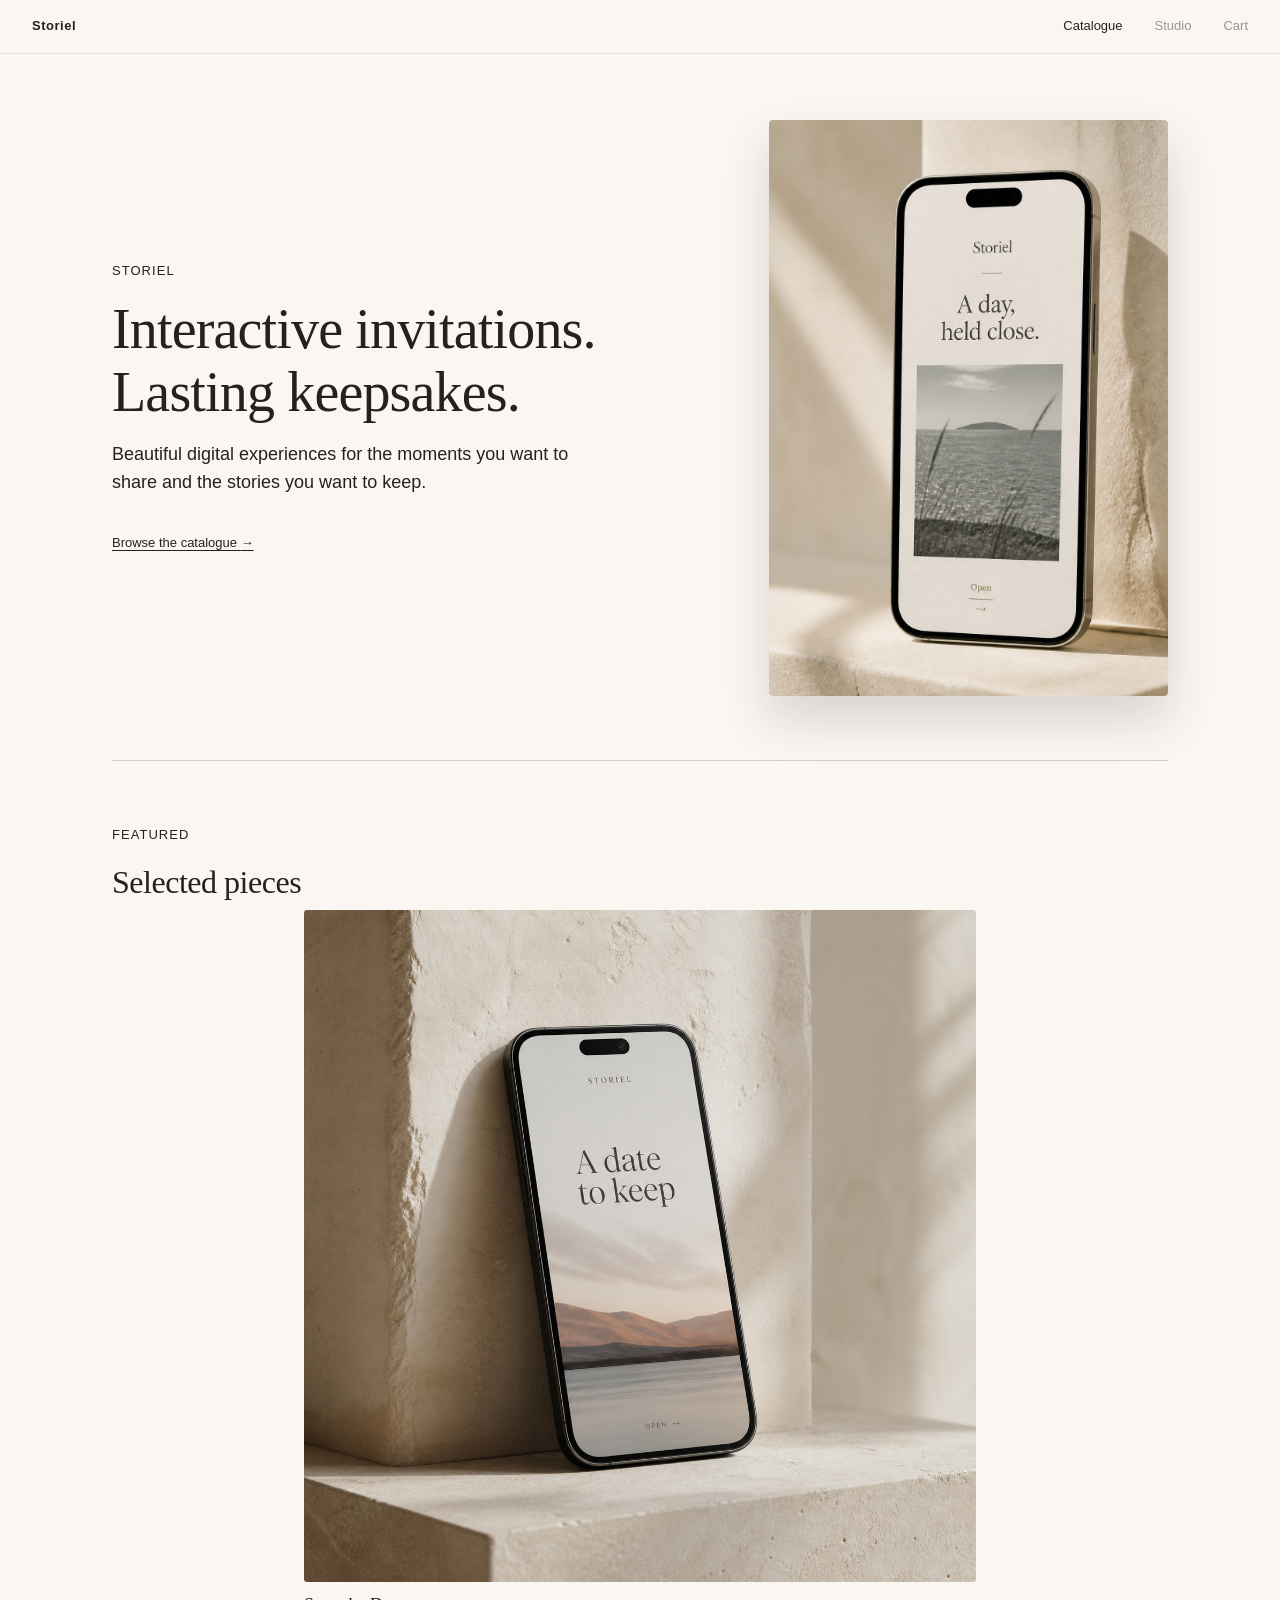
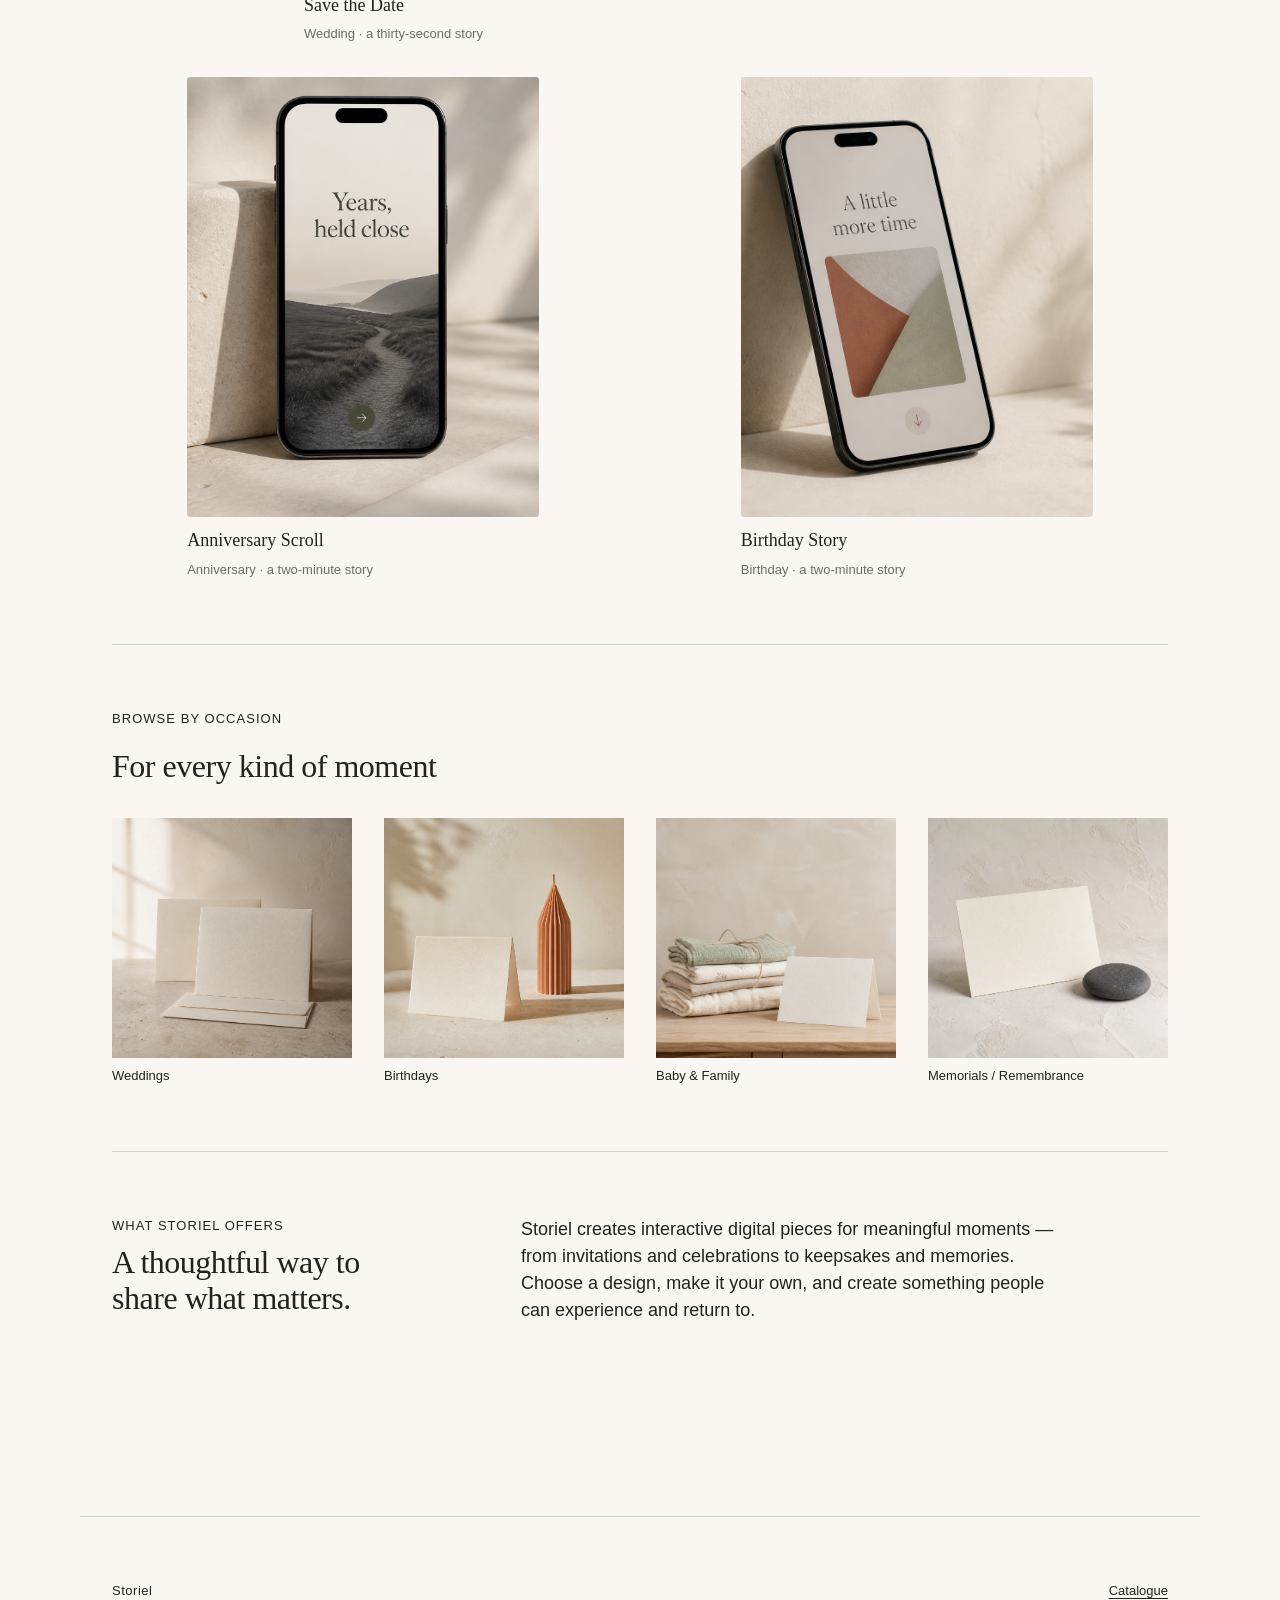
==== commit f72ce2a8: "Refine about section copy" ====
--- a/index.html
+++ b/index.html
@@ -104,9 +104,9 @@
   <section class="home-section home-about" aria-labelledby="about-title">
     <div class="home-section-heading">
       <p class="home-kicker">What Storiel offers</p>
-      <h2 id="about-title">A thoughtful way to make moments feel more meaningful.</h2>
+      <h2 id="about-title">A thoughtful way to share what matters.</h2>
     </div>
-    <p>Storiel creates interactive digital pieces for meaningful moments — from invitations and celebrations to keepsakes and memories. Choose a design, make it your own, and turn the moment into something people can experience and return to.</p>
+    <p>Storiel creates interactive digital pieces for meaningful moments — from invitations and celebrations to keepsakes and memories. Choose a design, make it your own, and create something people can experience and return to.</p>
   </section>
 </main>
 
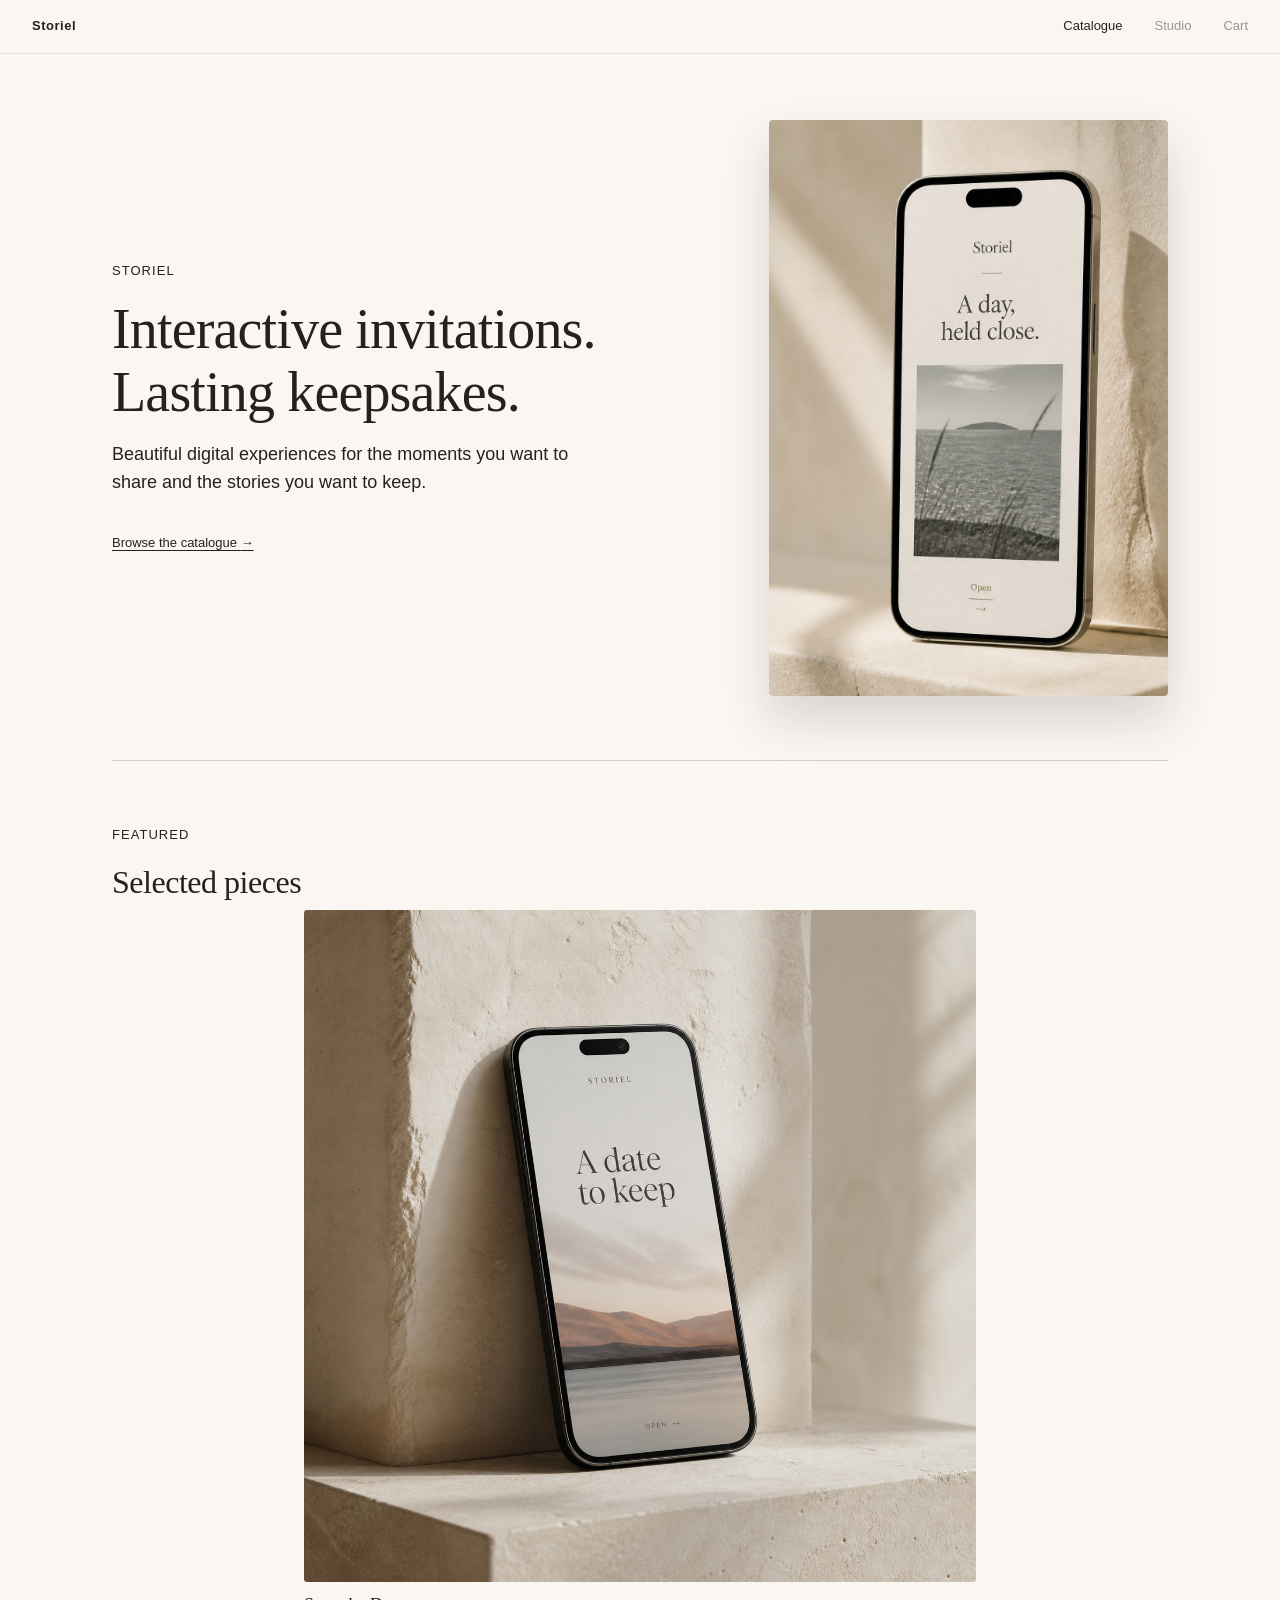
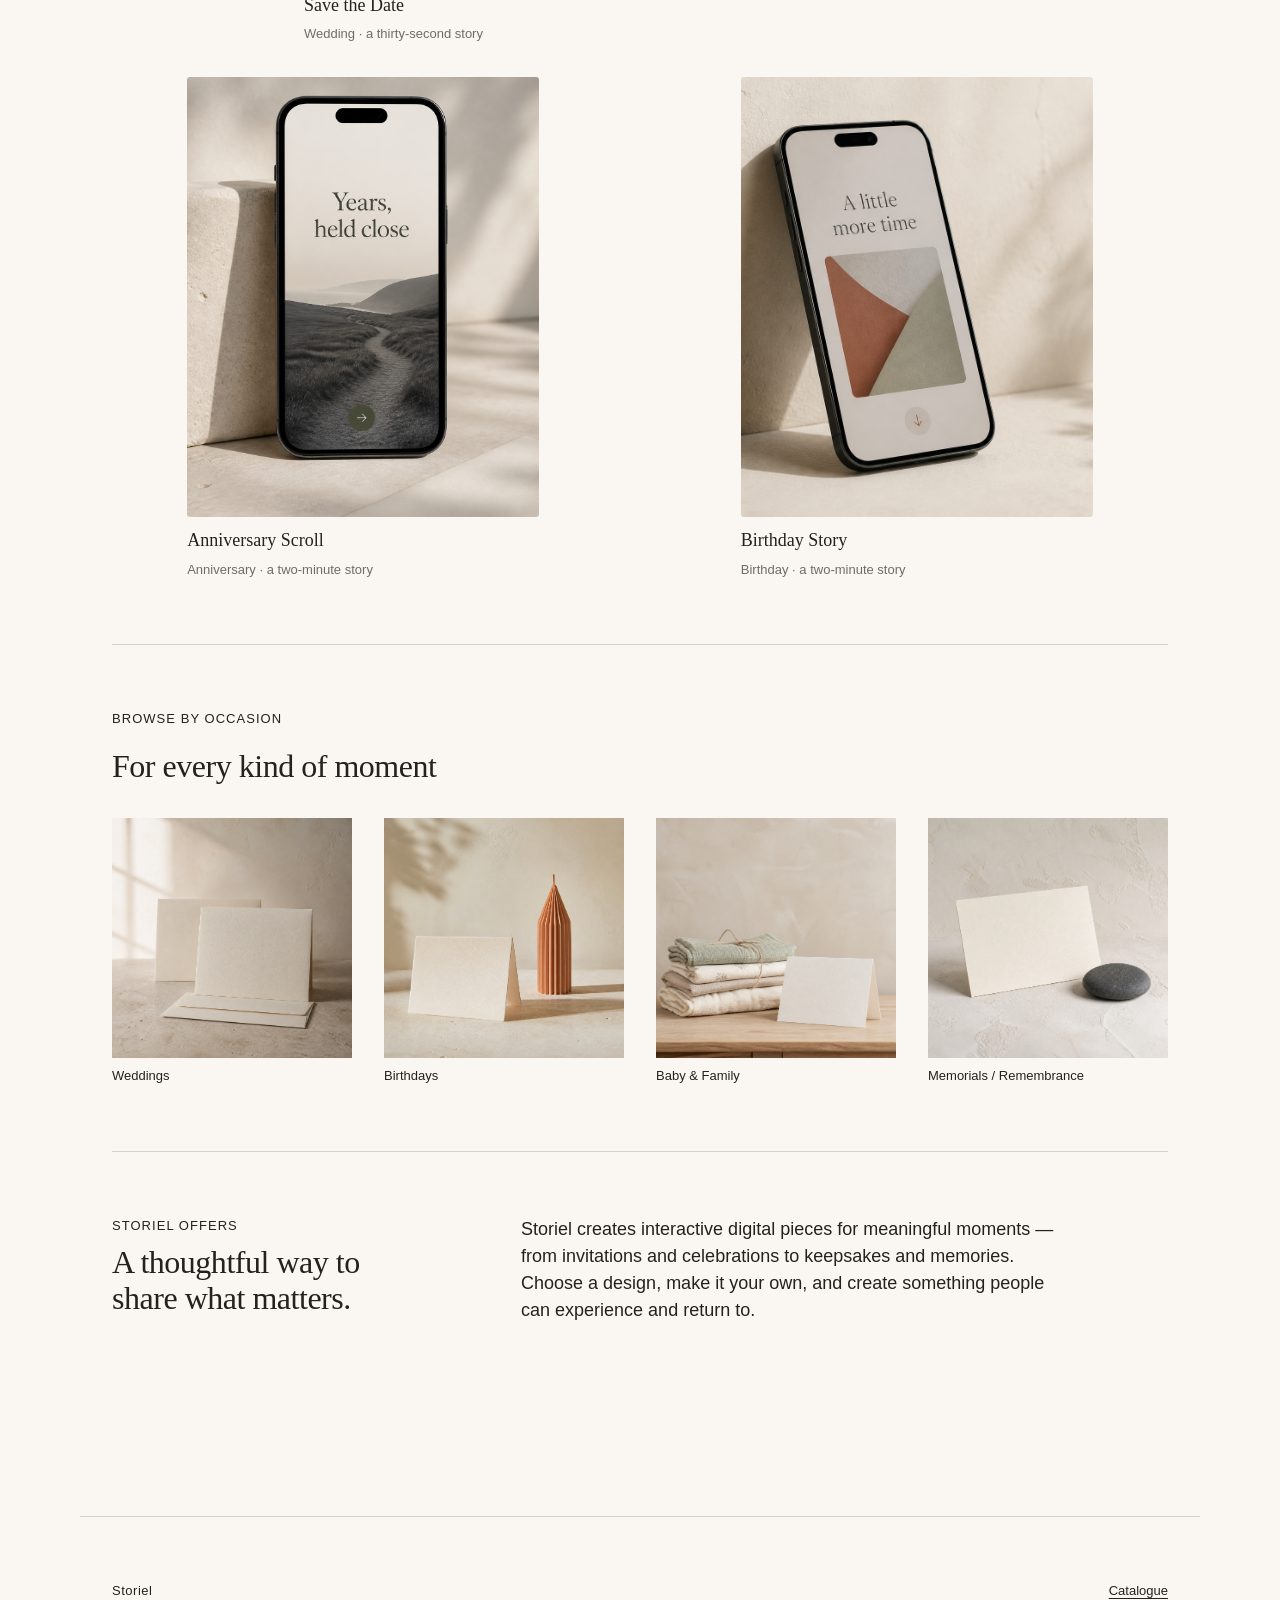
==== commit 8f0a2bac: "Shorten about section label" ====
--- a/index.html
+++ b/index.html
@@ -103,7 +103,7 @@
 
   <section class="home-section home-about" aria-labelledby="about-title">
     <div class="home-section-heading">
-      <p class="home-kicker">What Storiel offers</p>
+      <p class="home-kicker">Storiel offers</p>
       <h2 id="about-title">A thoughtful way to share what matters.</h2>
     </div>
     <p>Storiel creates interactive digital pieces for meaningful moments — from invitations and celebrations to keepsakes and memories. Choose a design, make it your own, and create something people can experience and return to.</p>
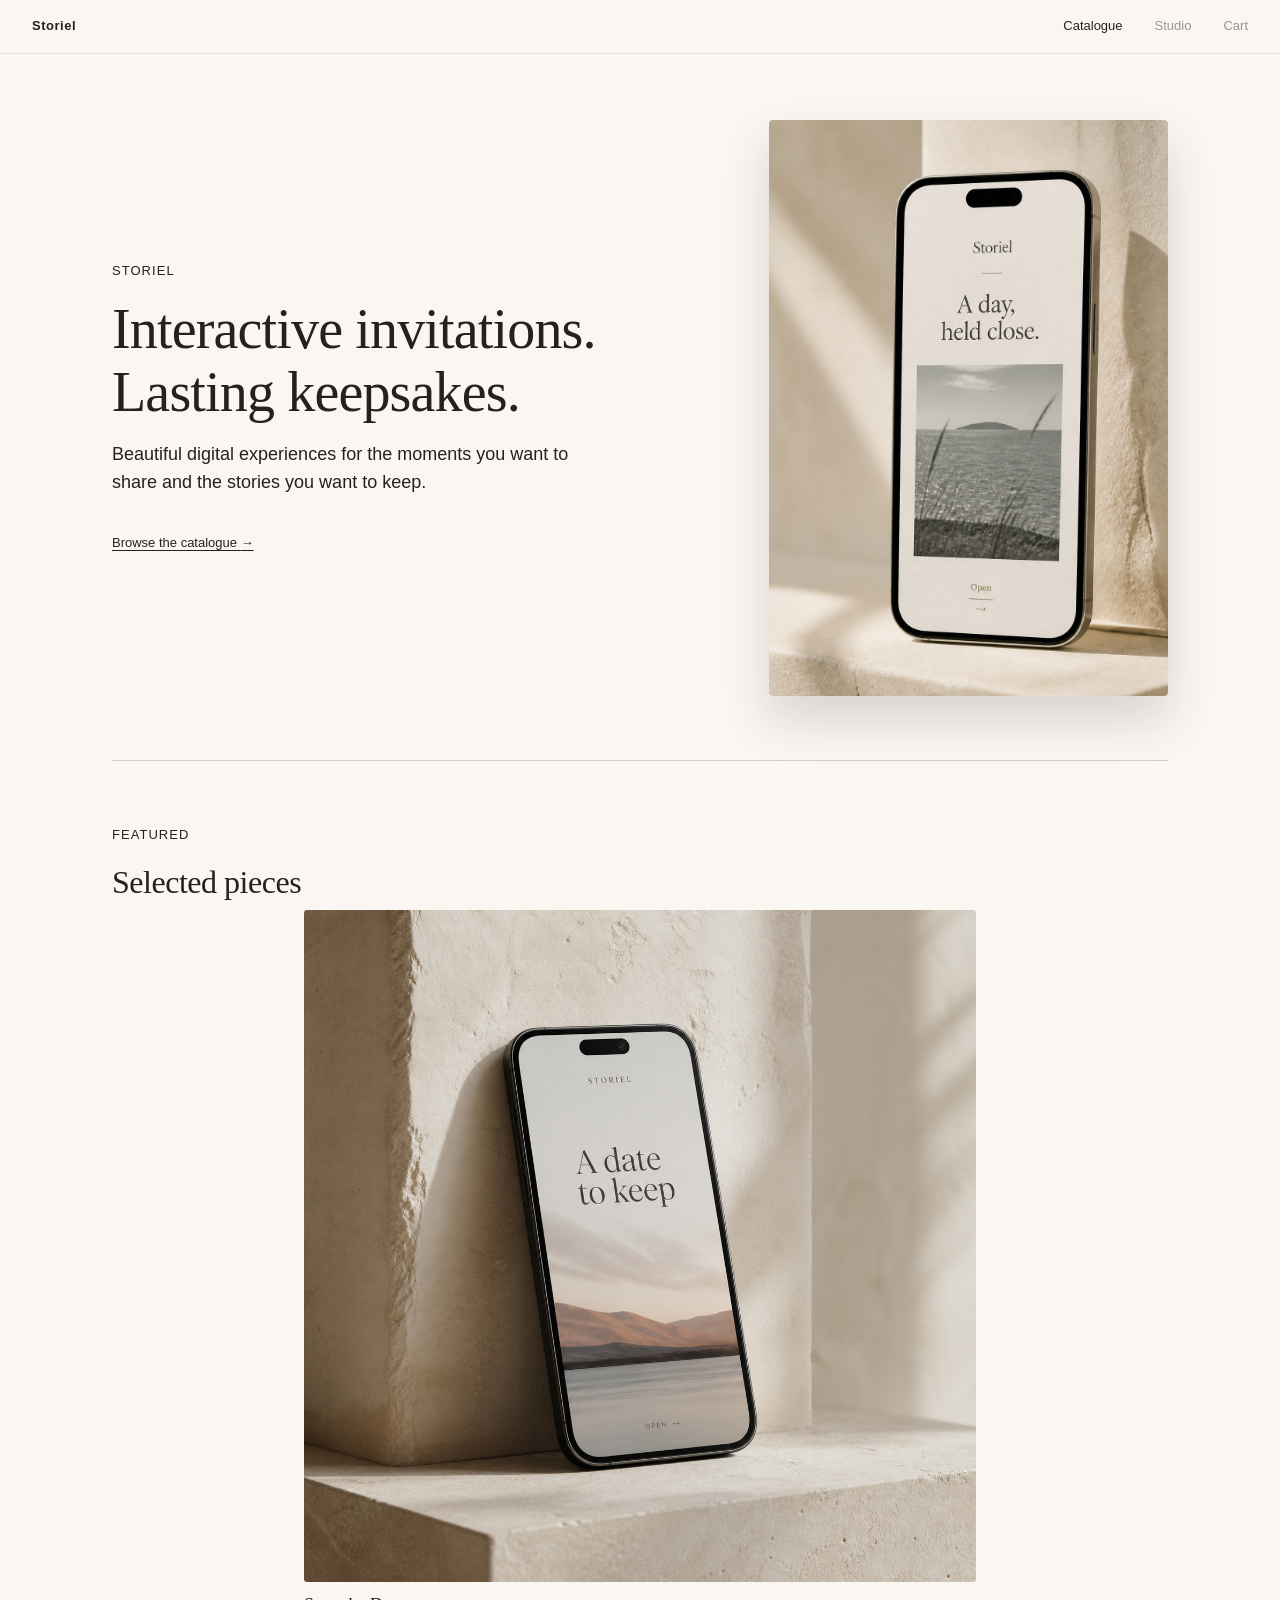
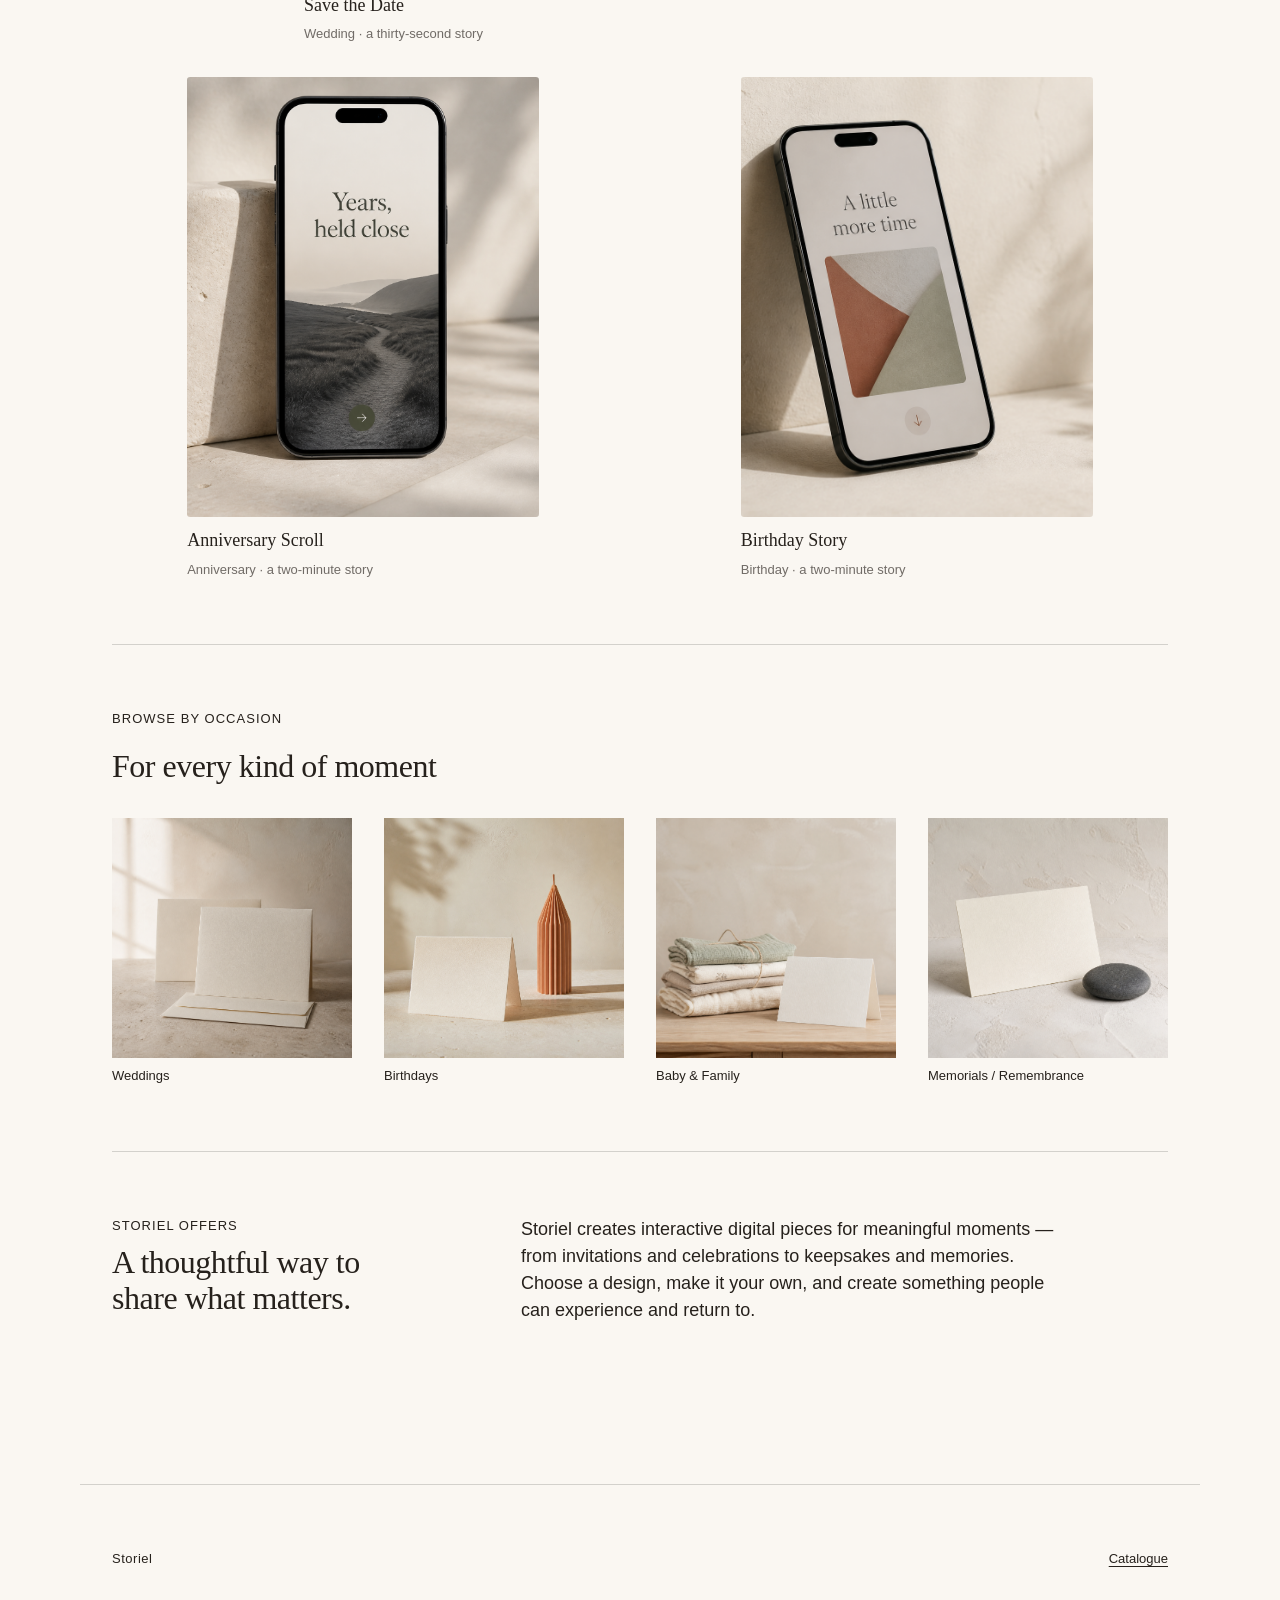
==== commit 655f0e14: "Tighten about section bottom spacing" ====
--- a/index.html
+++ b/index.html
@@ -8,7 +8,7 @@
 <link rel="stylesheet" href="css/tokens.css?v=4">
 <link rel="stylesheet" href="css/base.css?v=2">
 <link rel="stylesheet" href="css/product.css?v=3">
-<link rel="stylesheet" href="css/home.css?v=21">
+<link rel="stylesheet" href="css/home.css?v=22">
 </head>
 <body class="homepage">
 
--- a/css/home.css
+++ b/css/home.css
@@ -265,6 +265,7 @@
   grid-template-columns: minmax(12rem, 0.8fr) minmax(0, 1.5fr);
   align-items: start;
   gap: clamp(var(--space-3), 6vw, var(--space-4));
+  padding-bottom: var(--space-3);
 }
 
 .home-about .home-section-heading {
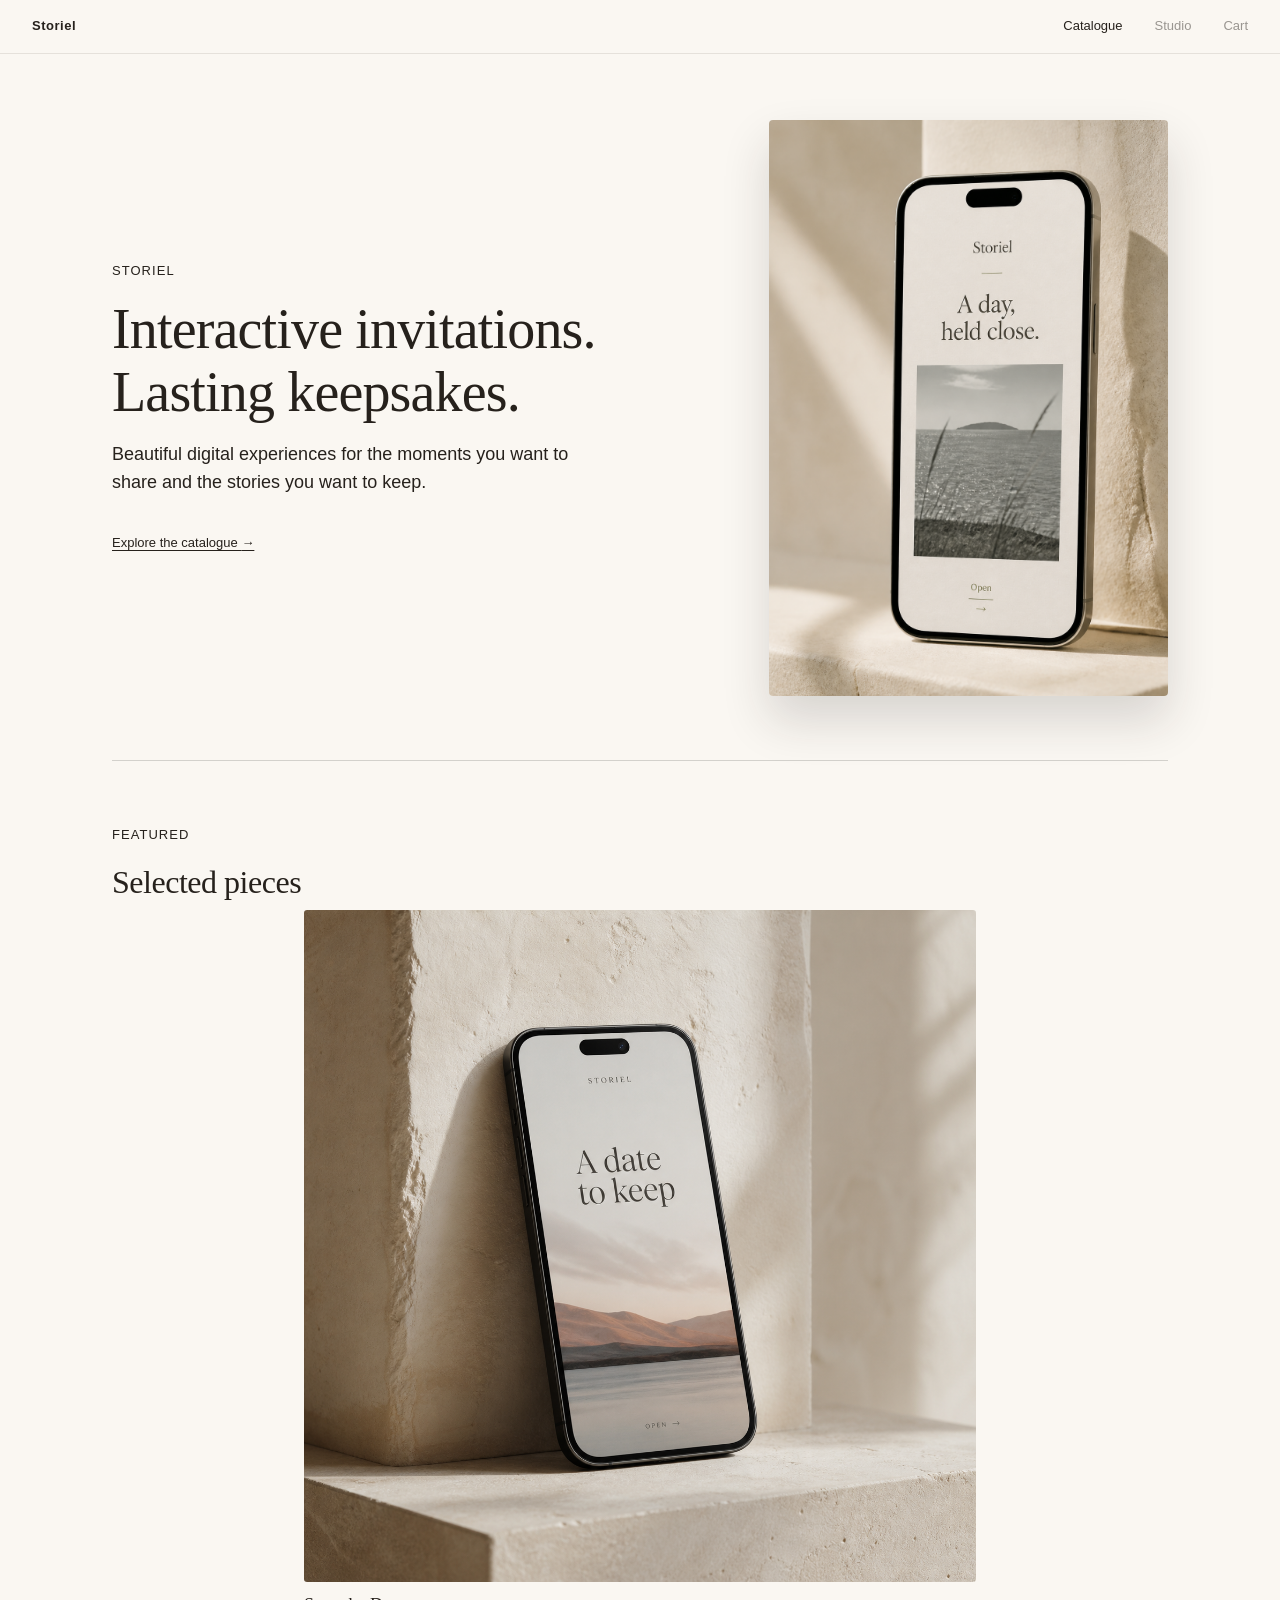
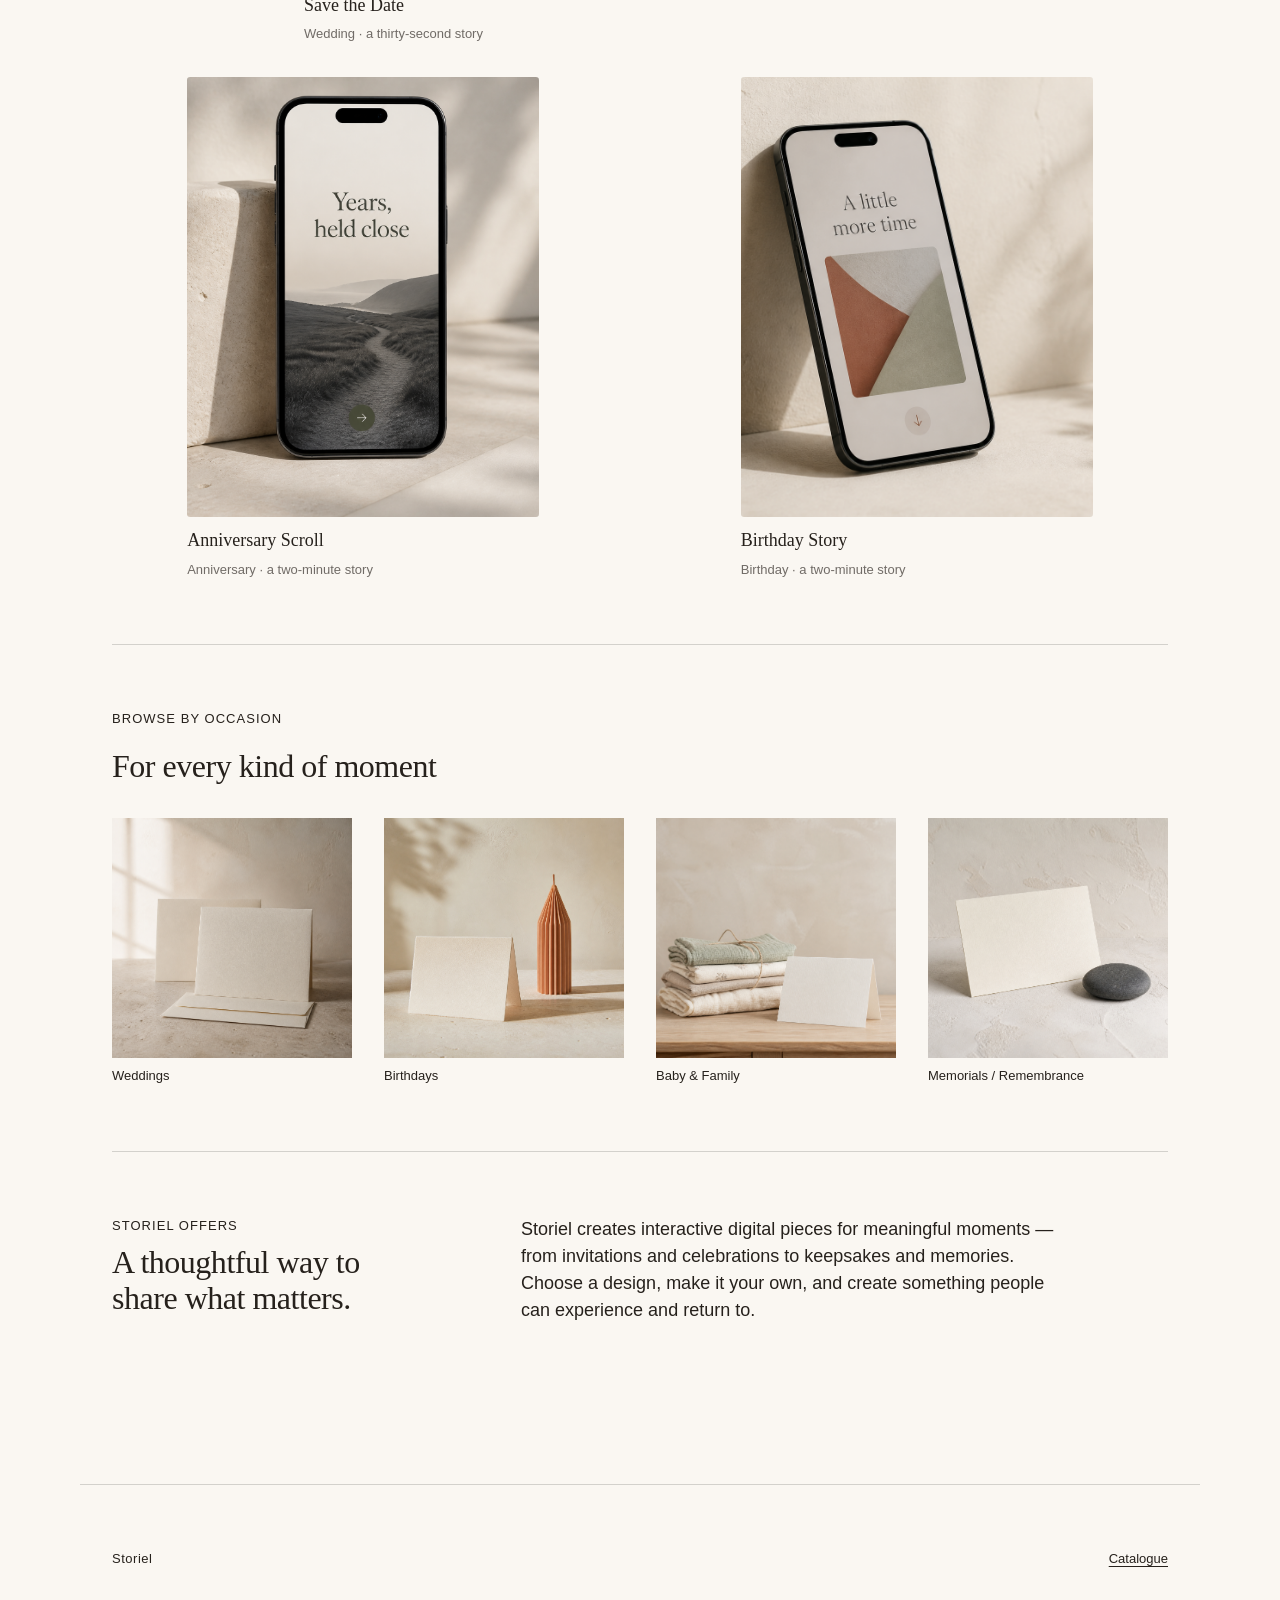
==== commit 94148f4c: "Update homepage catalogue CTA" ====
--- a/index.html
+++ b/index.html
@@ -25,7 +25,7 @@
       <p class="home-kicker">Storiel</p>
       <h1 id="home-title">Interactive invitations. Lasting keepsakes.</h1>
       <p class="home-intro">Beautiful digital experiences for the moments you want to share and the stories you want to keep.</p>
-      <a class="home-text-link" href="catalogue/">Browse the catalogue <span aria-hidden="true">→</span></a>
+      <a class="home-text-link" href="catalogue/">Explore the catalogue <span aria-hidden="true">→</span></a>
     </div>
     <div class="home-hero-visual">
       <a class="home-hero-image-link" href="catalogue/" aria-label="Browse Storiel keepsakes">
